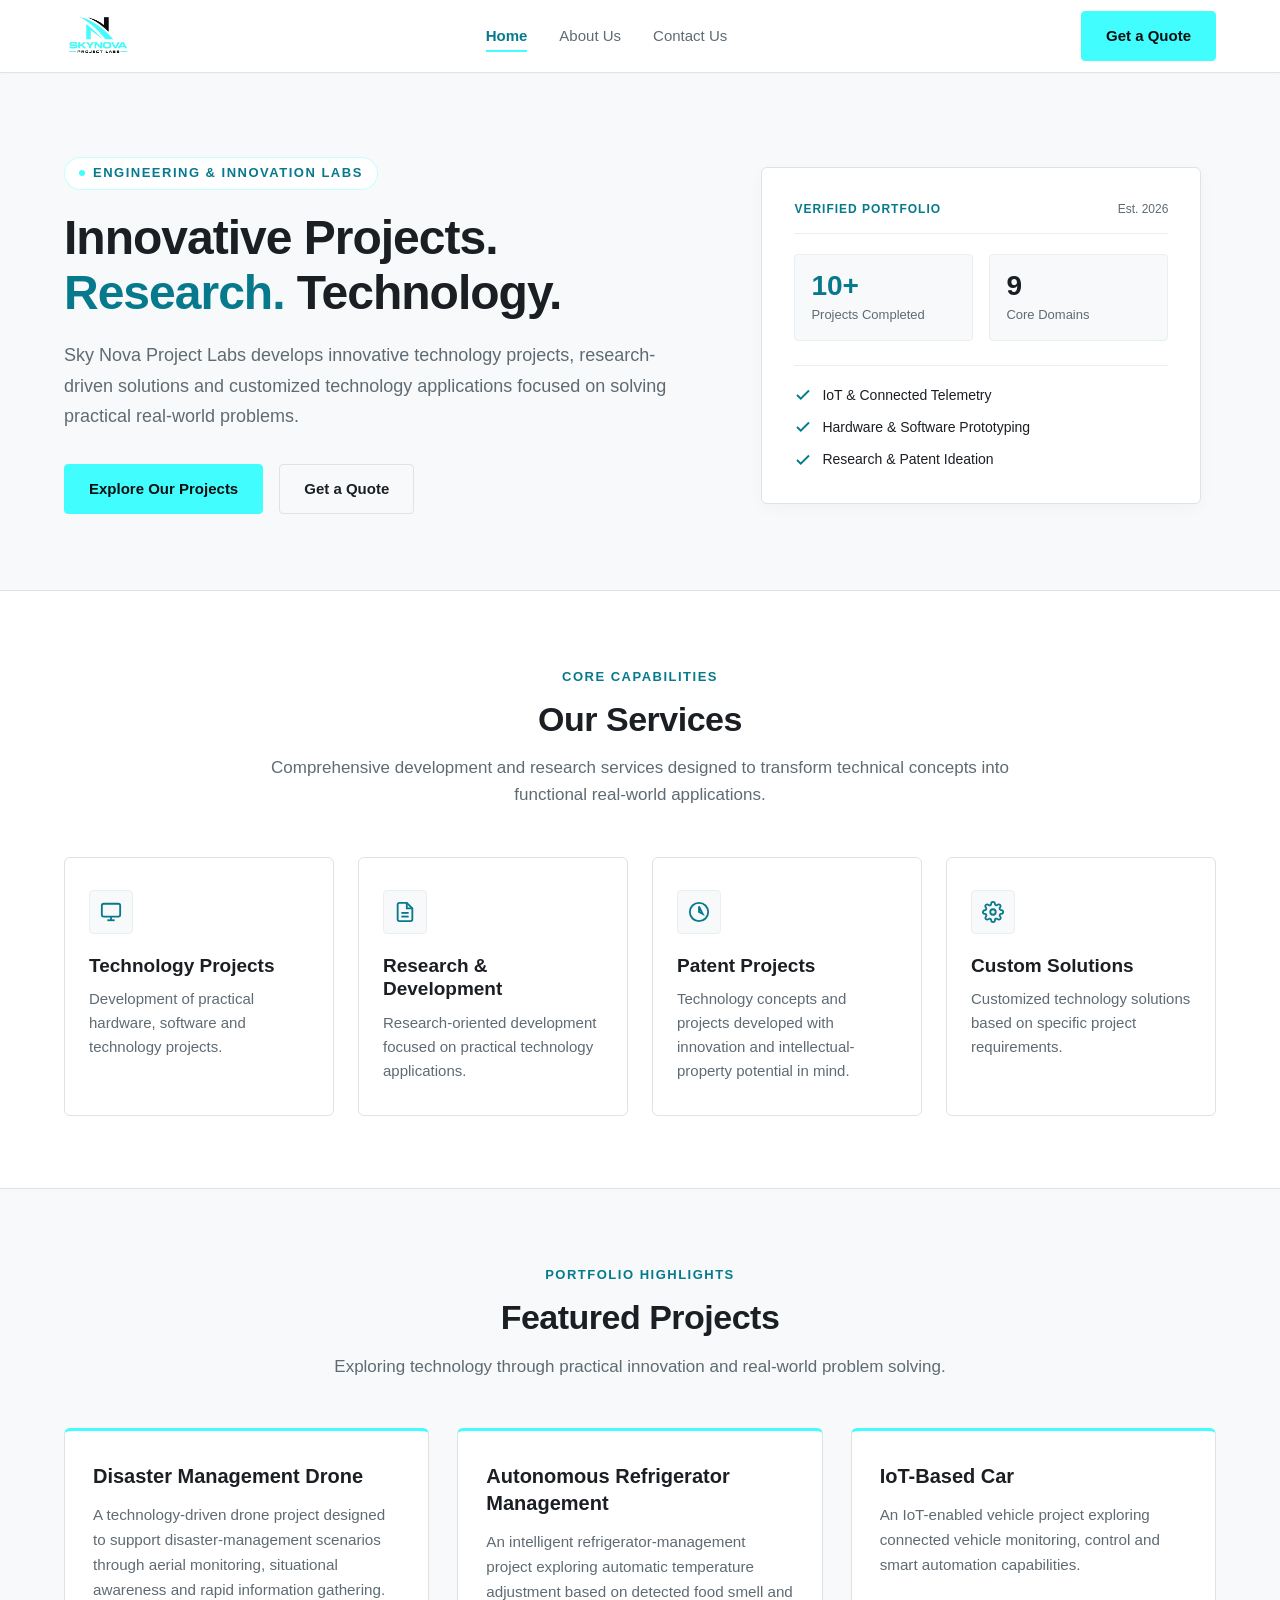
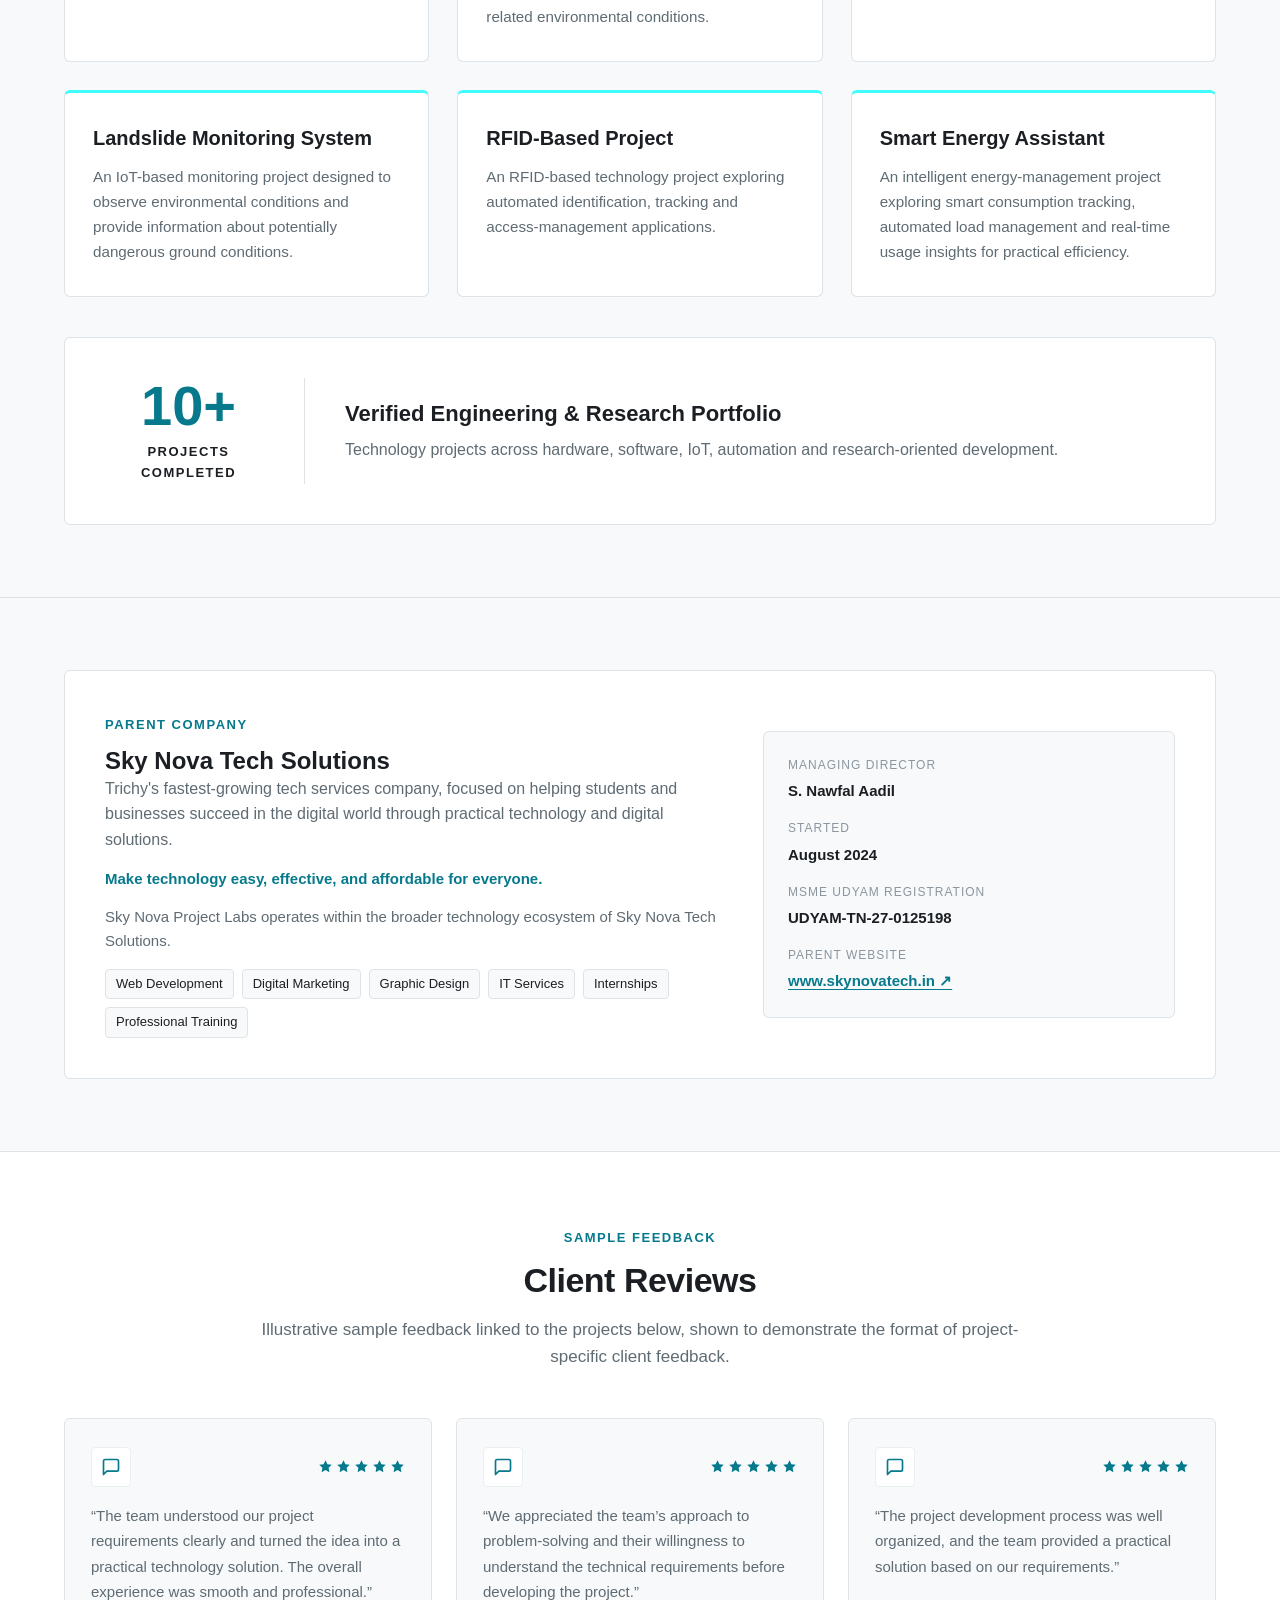
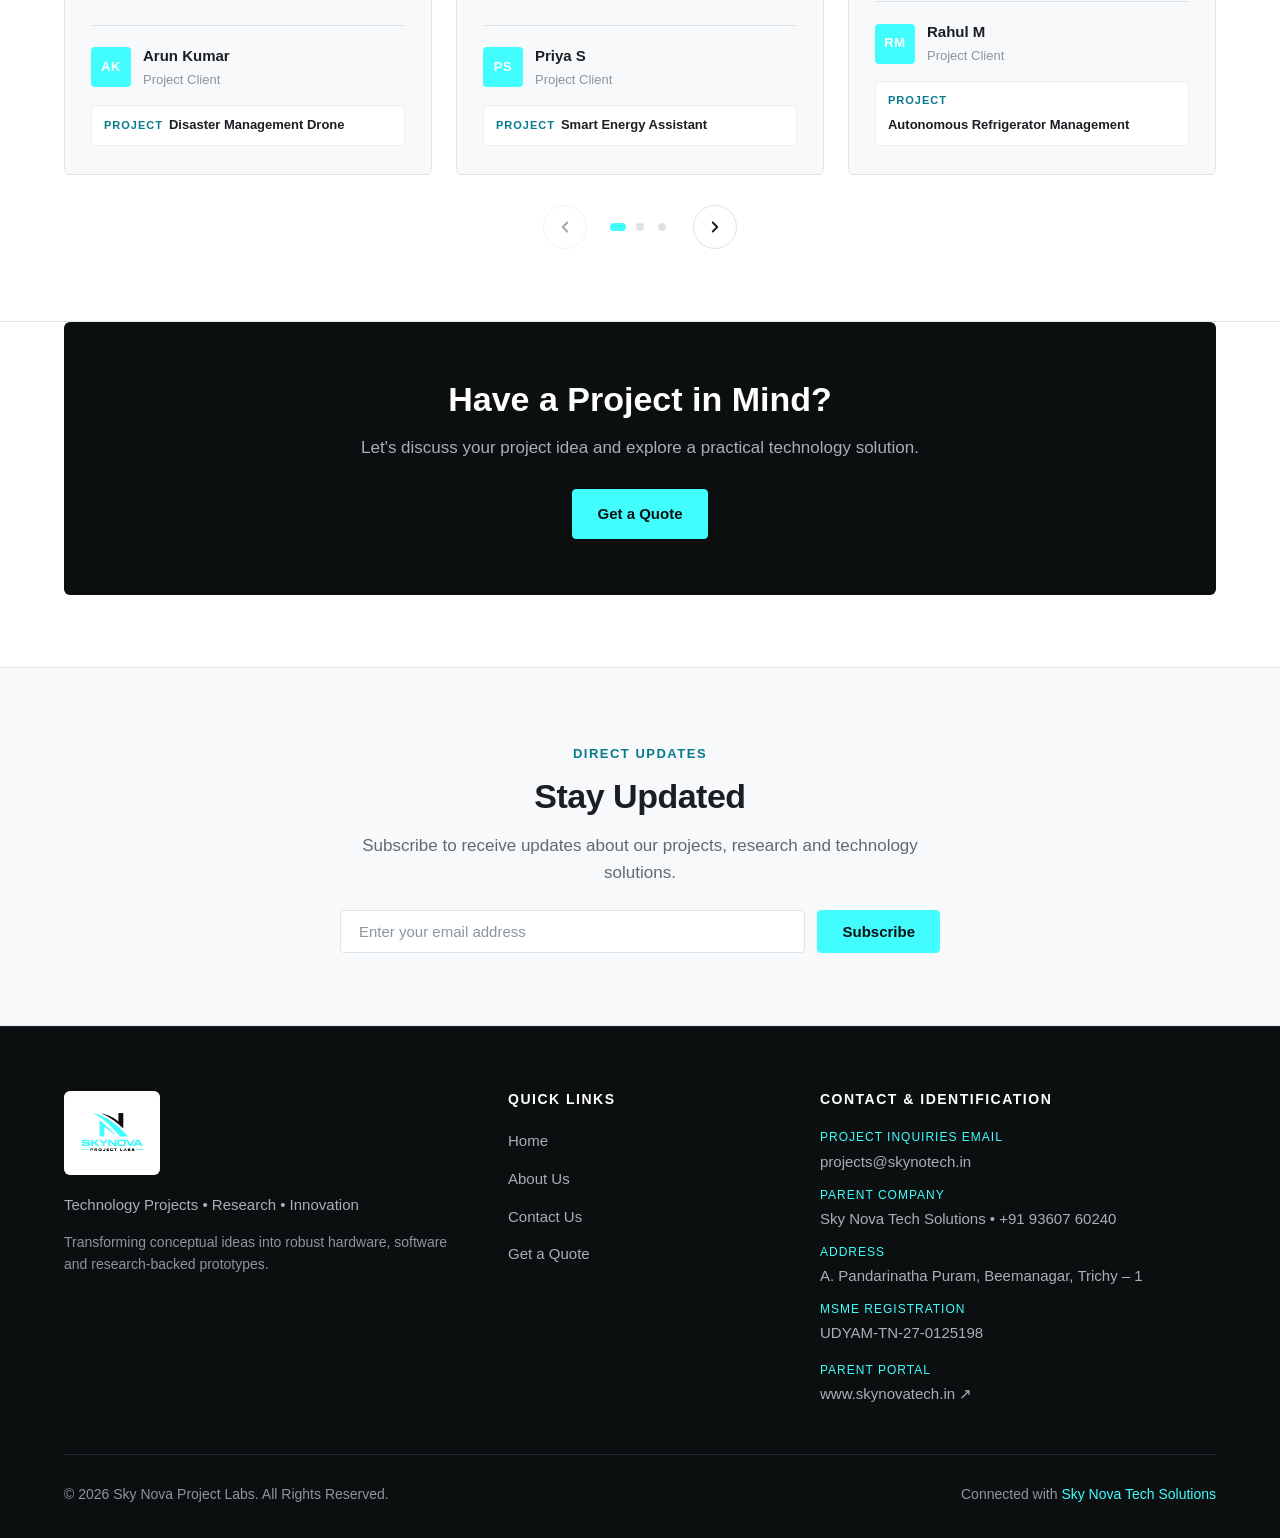
==== skynotech/index.html @ fbcba152 "first commit" ====
<!DOCTYPE html>
<html lang="en">
<head>
  <meta charset="UTF-8">
  <meta name="viewport" content="width=device-width, initial-scale=1.0">
  <title>Sky Nova Project Labs | Innovative Projects, Research &amp; Technology</title>
  <meta name="description" content="Sky Nova Project Labs develops innovative technology projects, research-driven solutions, and customized hardware and software applications focused on real-world challenges.">
  <meta name="keywords" content="Technology Projects, IoT Projects, Research Projects, Hardware Projects, Software Projects, Disaster Management Technology, Automation Solutions, RFID Projects, Custom Technology Solutions">
  <meta name="robots" content="index, follow">
  
  <!-- Open Graph -->
  <meta property="og:type" content="website">
  <meta property="og:title" content="Sky Nova Project Labs | Innovative Projects, Research &amp; Technology">
  <meta property="og:description" content="Developing innovative technology projects, research-driven prototypes and customized solutions.">
  <meta property="og:image" content="assets/LOGO.png">

  <link rel="icon" type="image/png" href="assets/LOGO.png">
  <link rel="stylesheet" href="css/style.css">
</head>
<body>
  <!-- Accessibility Skip Link -->
  <a href="#main-content" class="skip-link">Skip to main content</a>

  <!-- Header & Navigation (Clean White Corporate Navbar) -->
  <header class="site-header">
    <div class="container">
      <nav class="nav-wrapper" aria-label="Main Navigation">
        <a href="index.html" class="brand-logo" aria-label="Sky Nova Project Labs Home">
          <img src="assets/LOGO.png" alt="Sky Nova Project Labs Logo" width="515" height="485">
        </a>

        <!-- Desktop Links + Single Mobile CTA inside menu -->
        <ul class="nav-menu" id="primary-nav">
          <li><a href="index.html" class="nav-link active" aria-current="page">Home</a></li>
          <li><a href="about.html" class="nav-link">About Us</a></li>
          <li><a href="contact.html" class="nav-link">Contact Us</a></li>
          <li class="nav-mobile-item"><a href="quote.html" class="btn btn-primary btn-block">Get a Quote</a></li>
        </ul>

        <!-- Single Desktop CTA (Hidden on mobile) -->
        <div class="nav-desktop-cta">
          <a href="quote.html" class="btn btn-primary">Get a Quote</a>
        </div>

        <!-- Hamburger toggle button -->
        <button class="nav-toggle" aria-controls="primary-nav" aria-expanded="false" aria-label="Toggle navigation menu">
          <span class="nav-toggle-icon"></span>
        </button>
      </nav>
    </div>
  </header>

  <main id="main-content">
    <!-- Hero Section (Corporate Off-White Style) -->
    <section class="hero-section" aria-labelledby="hero-title">
      <div class="container">
        <div class="hero-grid">
          <div class="hero-content">
            <div class="hero-tag">
              <span class="hero-tag-dot"></span>
              Engineering &amp; Innovation Labs
            </div>
            <h1 id="hero-title" class="hero-title">
              Innovative Projects. <span>Research.</span> Technology.
            </h1>
            <p class="hero-description">
              Sky Nova Project Labs develops innovative technology projects, research-driven solutions and customized technology applications focused on solving practical real-world problems.
            </p>
            <div class="hero-actions">
              <a href="#projects" class="btn btn-primary">Explore Our Projects</a>
              <a href="quote.html" class="btn btn-outline">Get a Quote</a>
            </div>
          </div>

          <div class="hero-visual" aria-hidden="true">
            <div class="corporate-overview-card">
              <div class="overview-card-header">
                <span class="badge">Verified Portfolio</span>
                <span class="status">Est. 2026</span>
              </div>
              <div class="overview-metrics-grid">
                <div class="metric-box">
                  <div class="metric-number highlight">10+</div>
                  <div class="metric-label">Projects Completed</div>
                </div>
                <div class="metric-box">
                  <div class="metric-number">9</div>
                  <div class="metric-label">Core Domains</div>
                </div>
              </div>
              <div class="overview-list">
                <div class="overview-list-item">
                  <svg width="18" height="18" viewBox="0 0 24 24" fill="none" stroke="currentColor" stroke-width="2.5"><polyline points="20 6 9 17 4 12"></polyline></svg>
                  <span>IoT &amp; Connected Telemetry</span>
                </div>
                <div class="overview-list-item">
                  <svg width="18" height="18" viewBox="0 0 24 24" fill="none" stroke="currentColor" stroke-width="2.5"><polyline points="20 6 9 17 4 12"></polyline></svg>
                  <span>Hardware &amp; Software Prototyping</span>
                </div>
                <div class="overview-list-item">
                  <svg width="18" height="18" viewBox="0 0 24 24" fill="none" stroke="currentColor" stroke-width="2.5"><polyline points="20 6 9 17 4 12"></polyline></svg>
                  <span>Research &amp; Patent Ideation</span>
                </div>
              </div>
            </div>
          </div>
        </div>
      </div>
    </section>

    <!-- Services Section (Clean White Section) -->
    <section class="section section-white" aria-labelledby="services-title">
      <div class="container">
        <div class="section-header">
          <span class="section-tag">Core Capabilities</span>
          <h2 id="services-title" class="section-title">Our Services</h2>
          <p class="section-subtitle">
            Comprehensive development and research services designed to transform technical concepts into functional real-world applications.
          </p>
        </div>

        <div class="services-grid">
          <!-- Service 1 -->
          <article class="service-card">
            <div class="service-icon" aria-hidden="true">
              <svg width="22" height="22" viewBox="0 0 24 24" fill="none" stroke="currentColor" stroke-width="2">
                <rect x="2" y="3" width="20" height="14" rx="2" ry="2"></rect>
                <line x1="8" y1="21" x2="16" y2="21"></line>
                <line x1="12" y1="17" x2="12" y2="21"></line>
              </svg>
            </div>
            <h3>Technology Projects</h3>
            <p>Development of practical hardware, software and technology projects.</p>
          </article>

          <!-- Service 2 -->
          <article class="service-card">
            <div class="service-icon" aria-hidden="true">
              <svg width="22" height="22" viewBox="0 0 24 24" fill="none" stroke="currentColor" stroke-width="2">
                <path d="M14 2H6a2 2 0 0 0-2 2v16a2 2 0 0 0 2 2h12a2 2 0 0 0 2-2V8z"></path>
                <polyline points="14 2 14 8 20 8"></polyline>
                <line x1="16" y1="13" x2="8" y2="13"></line>
                <line x1="16" y1="17" x2="8" y2="17"></line>
              </svg>
            </div>
            <h3>Research &amp; Development</h3>
            <p>Research-oriented development focused on practical technology applications.</p>
          </article>

          <!-- Service 3 -->
          <article class="service-card">
            <div class="service-icon" aria-hidden="true">
              <svg width="22" height="22" viewBox="0 0 24 24" fill="none" stroke="currentColor" stroke-width="2">
                <circle cx="12" cy="12" r="10"></circle>
                <polygon points="12 6 12 12 16 14"></polygon>
              </svg>
            </div>
            <h3>Patent Projects</h3>
            <p>Technology concepts and projects developed with innovation and intellectual-property potential in mind.</p>
          </article>

          <!-- Service 4 -->
          <article class="service-card">
            <div class="service-icon" aria-hidden="true">
              <svg width="22" height="22" viewBox="0 0 24 24" fill="none" stroke="currentColor" stroke-width="2">
                <circle cx="12" cy="12" r="3"></circle>
                <path d="M19.4 15a1.65 1.65 0 0 0 .33 1.82l.06.06a2 2 0 0 1 0 2.83 2 2 0 0 1-2.83 0l-.06-.06a1.65 1.65 0 0 0-1.82-.33 1.65 1.65 0 0 0-1 1.51V21a2 2 0 0 1-2 2 2 2 0 0 1-2-2v-.09A1.65 1.65 0 0 0 9 19.4a1.65 1.65 0 0 0-1.82.33l-.06.06a2 2 0 0 1-2.83 0 2 2 0 0 1 0-2.83l.06-.06a1.65 1.65 0 0 0 .33-1.82 1.65 1.65 0 0 0-1.51-1H3a2 2 0 0 1-2-2 2 2 0 0 1 2-2h.09A1.65 1.65 0 0 0 4.6 9a1.65 1.65 0 0 0-.33-1.82l-.06-.06a2 2 0 0 1 0-2.83 2 2 0 0 1 2.83 0l.06.06a1.65 1.65 0 0 0 1.82.33H9a1.65 1.65 0 0 0 1-1.51V3a2 2 0 0 1 2-2 2 2 0 0 1 2 2v.09a1.65 1.65 0 0 0 1 1.51 1.65 1.65 0 0 0 1.82-.33l.06-.06a2 2 0 0 1 2.83 0 2 2 0 0 1 0 2.83l-.06.06a1.65 1.65 0 0 0-.33 1.82V9a1.65 1.65 0 0 0 1.51 1H21a2 2 0 0 1 2 2 2 2 0 0 1-2 2h-.09a1.65 1.65 0 0 0-1.51 1z"></path>
              </svg>
            </div>
            <h3>Custom Solutions</h3>
            <p>Customized technology solutions based on specific project requirements.</p>
          </article>
        </div>
      </div>
    </section>

    <!-- Featured Projects Section (Off-White Section with Crisp Cards & Actual Images) -->
    <section class="section section-offwhite" id="projects" aria-labelledby="projects-title">
      <div class="container">
        <div class="section-header">
          <span class="section-tag">Portfolio Highlights</span>
          <h2 id="projects-title" class="section-title">Featured Projects</h2>
          <p class="section-subtitle">
            Exploring technology through practical innovation and real-world problem solving.
          </p>
        </div>

        <div class="projects-grid">
          <!-- Project 01 -->
          <article class="project-card">
            <div class="project-card-body">
              <h3 class="project-title">Disaster Management Drone</h3>
              <p class="project-desc">
                A technology-driven drone project designed to support disaster-management scenarios through aerial monitoring, situational awareness and rapid information gathering.
              </p>
            </div>
          </article>

          <!-- Project 02 -->
          <article class="project-card">
            <div class="project-card-body">
              <h3 class="project-title">Autonomous Refrigerator Management</h3>
              <p class="project-desc">
                An intelligent refrigerator-management project exploring automatic temperature adjustment based on detected food smell and related environmental conditions.
              </p>
            </div>
          </article>

          <!-- Project 03 -->
          <article class="project-card">
            <div class="project-card-body">
              <h3 class="project-title">IoT-Based Car</h3>
              <p class="project-desc">
                An IoT-enabled vehicle project exploring connected vehicle monitoring, control and smart automation capabilities.
              </p>
            </div>
          </article>

          <!-- Project 04 -->
          <article class="project-card">
            <div class="project-card-body">
              <h3 class="project-title">Landslide Monitoring System</h3>
              <p class="project-desc">
                An IoT-based monitoring project designed to observe environmental conditions and provide information about potentially dangerous ground conditions.
              </p>
            </div>
          </article>

          <!-- Project 05 -->
          <article class="project-card">
            <div class="project-card-body">
              <h3 class="project-title">RFID-Based Project</h3>
              <p class="project-desc">
                An RFID-based technology project exploring automated identification, tracking and access-management applications.
              </p>
            </div>
          </article>

          <!-- Project 06: Smart Energy Assistant -->
          <article class="project-card">
            <div class="project-card-body">
              <h3 class="project-title">Smart Energy Assistant</h3>
              <p class="project-desc">
                An intelligent energy-management project exploring smart consumption tracking, automated load management and real-time usage insights for practical efficiency.
              </p>
            </div>
          </article>
        </div>

        <!-- Project Statistics Banner (Strictly 10+ Projects) -->
        <div class="stats-banner">
          <div class="stat-figure-wrap">
            <div class="stat-figure">10+</div>
            <div class="stat-figure-label">Projects Completed</div>
          </div>
          <div class="stat-content">
            <h3>Verified Engineering &amp; Research Portfolio</h3>
            <p>
              Technology projects across hardware, software, IoT, automation and research-oriented development.
            </p>
          </div>
        </div>
      </div>
    </section>

    <!-- Parent Company Section (Sky Nova Tech Solutions) -->
    <section class="section section-offwhite" aria-labelledby="parent-title">
      <div class="container">
        <div class="parent-company-card">
          <div class="parent-info">
            <span class="section-tag">Parent Company</span>
            <h2 id="parent-title">Sky Nova Tech Solutions</h2>
            <p>
              Trichy's fastest-growing tech services company, focused on helping students and businesses succeed in the digital world through practical technology and digital solutions.
            </p>
            <p class="parent-tagline">
              Make technology easy, effective, and affordable for everyone.
            </p>
            <p style="font-size: 0.9375rem; color: var(--text-gray); margin-top: 10px;">
              Sky Nova Project Labs operates within the broader technology ecosystem of Sky Nova Tech Solutions.
            </p>
            <div class="parent-services-list">
              <span class="parent-service-pill">Web Development</span>
              <span class="parent-service-pill">Digital Marketing</span>
              <span class="parent-service-pill">Graphic Design</span>
              <span class="parent-service-pill">IT Services</span>
              <span class="parent-service-pill">Internships</span>
              <span class="parent-service-pill">Professional Training</span>
            </div>
          </div>

          <div class="parent-meta">
            <div class="meta-row">
              <span class="meta-label">Managing Director</span>
              <span class="meta-val">S. Nawfal Aadil</span>
            </div>
            <div class="meta-row">
              <span class="meta-label">Started</span>
              <span class="meta-val">August 2024</span>
            </div>
            <div class="meta-row">
              <span class="meta-label">MSME Udyam Registration</span>
              <span class="meta-val">UDYAM-TN-27-0125198</span>
            </div>
            <div class="meta-row">
              <span class="meta-label">Parent Website</span>
              <span class="meta-val">
                <a href="https://www.skynovatech.in/" target="_blank" rel="noopener noreferrer">www.skynovatech.in &nearr;</a>
              </span>
            </div>
          </div>
        </div>
      </div>
    </section>

    <!-- Client Reviews Section (Sample Feedback - Responsive Scroll-Snap Slider) -->
    <section class="section section-white" aria-labelledby="reviews-title">
      <div class="container">
        <!-- Shared icon symbols for review stars and quote mark -->
        <svg class="svg-defs" width="0" height="0" aria-hidden="true" focusable="false">
          <symbol id="review-star" viewBox="0 0 24 24">
            <polygon points="12 2 15.09 8.26 22 9.27 17 14.14 18.18 21.02 12 17.77 5.82 21.02 7 14.14 2 9.27 8.91 8.26 12 2"></polygon>
          </symbol>
          <symbol id="review-quote" viewBox="0 0 24 24">
            <path d="M21 15a2 2 0 0 1-2 2H7l-4 4V5a2 2 0 0 1 2-2h14a2 2 0 0 1 2 2z" fill="none" stroke="currentColor" stroke-width="2" stroke-linecap="round" stroke-linejoin="round"></path>
          </symbol>
        </svg>

        <div class="section-header">
          <span class="section-tag">Sample Feedback</span>
          <h2 id="reviews-title" class="section-title">Client Reviews</h2>
          <p class="section-subtitle">
            Illustrative sample feedback linked to the projects below, shown to demonstrate the format of project-specific client feedback.
          </p>
        </div>

        <!-- Responsive Review Slider: 3 cards desktop, 2 cards tablet, 1 card mobile -->
        <div class="reviews-slider" data-reviews-slider>
          <div class="reviews-viewport" data-reviews-viewport tabindex="0" role="region" aria-label="Client reviews carousel, scrollable">
            <ul class="reviews-track" data-reviews-track>
              <!-- Review 01 -->
              <li class="review-card">
                <div class="review-card-top">
                  <span class="review-quote-icon" aria-hidden="true">
                    <svg focusable="false"><use href="#review-quote"></use></svg>
                  </span>
                  <span class="review-stars" role="img" aria-label="Sample rating: 5 out of 5">
                    <svg class="review-star" focusable="false" aria-hidden="true"><use href="#review-star"></use></svg>
                    <svg class="review-star" focusable="false" aria-hidden="true"><use href="#review-star"></use></svg>
                    <svg class="review-star" focusable="false" aria-hidden="true"><use href="#review-star"></use></svg>
                    <svg class="review-star" focusable="false" aria-hidden="true"><use href="#review-star"></use></svg>
                    <svg class="review-star" focusable="false" aria-hidden="true"><use href="#review-star"></use></svg>
                  </span>
                </div>
                <blockquote class="review-text">
                  <p>&ldquo;The team understood our project requirements clearly and turned the idea into a practical technology solution. The overall experience was smooth and professional.&rdquo;</p>
                </blockquote>
                <div class="review-author">
                  <span class="review-avatar" aria-hidden="true">AK</span>
                  <span class="review-author-info">
                    <span class="review-author-name">Arun Kumar</span>
                    <span class="review-author-role">Project Client</span>
                  </span>
                </div>
                <p class="review-project">
                  <span class="review-project-label">Project</span>
                  <span class="review-project-name">Disaster Management Drone</span>
                </p>
              </li>

              <!-- Review 02 -->
              <li class="review-card">
                <div class="review-card-top">
                  <span class="review-quote-icon" aria-hidden="true">
                    <svg focusable="false"><use href="#review-quote"></use></svg>
                  </span>
                  <span class="review-stars" role="img" aria-label="Sample rating: 5 out of 5">
                    <svg class="review-star" focusable="false" aria-hidden="true"><use href="#review-star"></use></svg>
                    <svg class="review-star" focusable="false" aria-hidden="true"><use href="#review-star"></use></svg>
                    <svg class="review-star" focusable="false" aria-hidden="true"><use href="#review-star"></use></svg>
                    <svg class="review-star" focusable="false" aria-hidden="true"><use href="#review-star"></use></svg>
                    <svg class="review-star" focusable="false" aria-hidden="true"><use href="#review-star"></use></svg>
                  </span>
                </div>
                <blockquote class="review-text">
                  <p>&ldquo;We appreciated the team&rsquo;s approach to problem-solving and their willingness to understand the technical requirements before developing the project.&rdquo;</p>
                </blockquote>
                <div class="review-author">
                  <span class="review-avatar" aria-hidden="true">PS</span>
                  <span class="review-author-info">
                    <span class="review-author-name">Priya S</span>
                    <span class="review-author-role">Project Client</span>
                  </span>
                </div>
                <p class="review-project">
                  <span class="review-project-label">Project</span>
                  <span class="review-project-name">Smart Energy Assistant</span>
                </p>
              </li>

              <!-- Review 03 -->
              <li class="review-card">
                <div class="review-card-top">
                  <span class="review-quote-icon" aria-hidden="true">
                    <svg focusable="false"><use href="#review-quote"></use></svg>
                  </span>
                  <span class="review-stars" role="img" aria-label="Sample rating: 5 out of 5">
                    <svg class="review-star" focusable="false" aria-hidden="true"><use href="#review-star"></use></svg>
                    <svg class="review-star" focusable="false" aria-hidden="true"><use href="#review-star"></use></svg>
                    <svg class="review-star" focusable="false" aria-hidden="true"><use href="#review-star"></use></svg>
                    <svg class="review-star" focusable="false" aria-hidden="true"><use href="#review-star"></use></svg>
                    <svg class="review-star" focusable="false" aria-hidden="true"><use href="#review-star"></use></svg>
                  </span>
                </div>
                <blockquote class="review-text">
                  <p>&ldquo;The project development process was well organized, and the team provided a practical solution based on our requirements.&rdquo;</p>
                </blockquote>
                <div class="review-author">
                  <span class="review-avatar" aria-hidden="true">RM</span>
                  <span class="review-author-info">
                    <span class="review-author-name">Rahul M</span>
                    <span class="review-author-role">Project Client</span>
                  </span>
                </div>
                <p class="review-project">
                  <span class="review-project-label">Project</span>
                  <span class="review-project-name">Autonomous Refrigerator Management</span>
                </p>
              </li>

              <!-- Review 04 -->
              <li class="review-card">
                <div class="review-card-top">
                  <span class="review-quote-icon" aria-hidden="true">
                    <svg focusable="false"><use href="#review-quote"></use></svg>
                  </span>
                  <span class="review-stars" role="img" aria-label="Sample rating: 5 out of 5">
                    <svg class="review-star" focusable="false" aria-hidden="true"><use href="#review-star"></use></svg>
                    <svg class="review-star" focusable="false" aria-hidden="true"><use href="#review-star"></use></svg>
                    <svg class="review-star" focusable="false" aria-hidden="true"><use href="#review-star"></use></svg>
                    <svg class="review-star" focusable="false" aria-hidden="true"><use href="#review-star"></use></svg>
                    <svg class="review-star" focusable="false" aria-hidden="true"><use href="#review-star"></use></svg>
                  </span>
                </div>
                <blockquote class="review-text">
                  <p>&ldquo;A good experience working with the team. They were responsive, technically focused and committed to completing the project requirements.&rdquo;</p>
                </blockquote>
                <div class="review-author">
                  <span class="review-avatar" aria-hidden="true">VR</span>
                  <span class="review-author-info">
                    <span class="review-author-name">Vignesh R</span>
                    <span class="review-author-role">Project Client</span>
                  </span>
                </div>
                <p class="review-project">
                  <span class="review-project-label">Project</span>
                  <span class="review-project-name">IoT-Based Car</span>
                </p>
              </li>

              <!-- Review 05 -->
              <li class="review-card">
                <div class="review-card-top">
                  <span class="review-quote-icon" aria-hidden="true">
                    <svg focusable="false"><use href="#review-quote"></use></svg>
                  </span>
                  <span class="review-stars" role="img" aria-label="Sample rating: 5 out of 5">
                    <svg class="review-star" focusable="false" aria-hidden="true"><use href="#review-star"></use></svg>
                    <svg class="review-star" focusable="false" aria-hidden="true"><use href="#review-star"></use></svg>
                    <svg class="review-star" focusable="false" aria-hidden="true"><use href="#review-star"></use></svg>
                    <svg class="review-star" focusable="false" aria-hidden="true"><use href="#review-star"></use></svg>
                    <svg class="review-star" focusable="false" aria-hidden="true"><use href="#review-star"></use></svg>
                  </span>
                </div>
                <blockquote class="review-text">
                  <p>&ldquo;The team helped transform our initial idea into a working project with a clear focus on practical implementation.&rdquo;</p>
                </blockquote>
                <div class="review-author">
                  <span class="review-avatar" aria-hidden="true">KS</span>
                  <span class="review-author-info">
                    <span class="review-author-name">Karthik S</span>
                    <span class="review-author-role">Project Client</span>
                  </span>
                </div>
                <p class="review-project">
                  <span class="review-project-label">Project</span>
                  <span class="review-project-name">RFID-Based Project</span>
                </p>
              </li>
            </ul>
          </div>

          <!-- Slider Controls (Previous / Next + Position Indicators) -->
          <div class="reviews-controls">
            <button type="button" class="reviews-nav-btn" data-reviews-prev aria-label="Previous review">
              <svg viewBox="0 0 24 24" fill="none" stroke="currentColor" stroke-width="2.5" stroke-linecap="round" stroke-linejoin="round" aria-hidden="true" focusable="false">
                <polyline points="15 18 9 12 15 6"></polyline>
              </svg>
            </button>

            <div class="reviews-dots" data-reviews-dots role="tablist" aria-label="Review position"></div>

            <button type="button" class="reviews-nav-btn" data-reviews-next aria-label="Next review">
              <svg viewBox="0 0 24 24" fill="none" stroke="currentColor" stroke-width="2.5" stroke-linecap="round" stroke-linejoin="round" aria-hidden="true" focusable="false">
                <polyline points="9 18 15 12 9 6"></polyline>
              </svg>
            </button>
          </div>
        </div>
      </div>
    </section>

    <!-- Contact CTA Section (Dark Balanced Section, Exactly One Button) -->
    <section class="section section-white" style="padding-top: 0;" aria-labelledby="cta-title">
      <div class="container">
        <div class="cta-banner">
          <h2 id="cta-title">Have a Project in Mind?</h2>
          <p>
            Let's discuss your project idea and explore a practical technology solution.
          </p>
          <a href="quote.html" class="btn btn-primary">Get a Quote</a>
        </div>
      </div>
    </section>

    <!-- Newsletter Section (Simple Frontend Only) -->
    <section class="section section-offwhite" aria-labelledby="newsletter-title">
      <div class="container">
        <div class="newsletter-wrapper">
          <span class="section-tag">Direct Updates</span>
          <h2 id="newsletter-title" class="section-title">Stay Updated</h2>
          <p class="section-subtitle">
            Subscribe to receive updates about our projects, research and technology solutions.
          </p>

          <form id="newsletter-form" class="newsletter-form" novalidate>
            <label for="newsletter-email" class="sr-only" style="position: absolute; width: 1px; height: 1px; padding: 0; margin: -1px; overflow: hidden; clip: rect(0,0,0,0); border: 0;">Enter your email address</label>
            <input type="email" id="newsletter-email" class="form-input" placeholder="Enter your email address" required aria-label="Enter your email address">
            <button type="submit" class="btn btn-primary">Subscribe</button>
          </form>
          <div id="newsletter-message" class="form-message" role="alert" aria-live="polite"></div>
        </div>
      </div>
    </section>
  </main>

  <!-- Global Footer (Balanced Dark Section) -->
  <footer class="site-footer">
    <div class="container">
      <div class="footer-top">
        <div class="footer-col footer-brand">
          <span class="footer-logo-chip"><img src="assets/LOGO.png" alt="Sky Nova Project Labs Logo" width="515" height="485"></span>
          <p class="footer-tagline">
            Technology Projects &bull; Research &bull; Innovation
          </p>
          <p style="font-size: 0.875rem; color: #8C969F;">
            Transforming conceptual ideas into robust hardware, software and research-backed prototypes.
          </p>
        </div>

        <div class="footer-col">
          <h3 class="footer-col-title">Quick Links</h3>
          <ul class="footer-links">
            <li><a href="index.html" class="footer-link">Home</a></li>
            <li><a href="about.html" class="footer-link">About Us</a></li>
            <li><a href="contact.html" class="footer-link">Contact Us</a></li>
            <li><a href="quote.html" class="footer-link">Get a Quote</a></li>
          </ul>
        </div>

        <div class="footer-col footer-col-contact">
          <h3 class="footer-col-title">Contact &amp; Identification</h3>
          <div class="footer-contact-list">
            <div class="footer-meta-item">
              <span class="footer-meta-label">Project Inquiries Email</span>
              <a href="mailto:projects@skynotech.in">projects@skynotech.in</a>
            </div>
            <div class="footer-meta-item">
              <span class="footer-meta-label">Parent Company</span>
              <span>Sky Nova Tech Solutions &bull; <a href="tel:+919360760240">+91 93607 60240</a></span>
            </div>
            <div class="footer-meta-item">
              <span class="footer-meta-label">Address</span>
              <span>A. Pandarinatha Puram, Beemanagar, Trichy &ndash; 1</span>
            </div>
            <div class="footer-meta-item">
              <span class="footer-meta-label">MSME Registration</span>
              <span>UDYAM-TN-27-0125198</span>
            </div>
            <div class="footer-meta-item" style="margin-top: 4px;">
              <span class="footer-meta-label">Parent Portal</span>
              <a href="https://www.skynovatech.in/" target="_blank" rel="noopener noreferrer">www.skynovatech.in &nearr;</a>
            </div>
          </div>
        </div>
      </div>

      <div class="footer-bottom">
        <div>&copy; 2026 Sky Nova Project Labs. All Rights Reserved.</div>
        <div>Connected with <a href="https://www.skynovatech.in/" target="_blank" rel="noopener noreferrer" style="color: var(--primary);">Sky Nova Tech Solutions</a></div>
      </div>
    </div>
  </footer>

  <script src="js/script.js"></script>
</body>
</html>
---- skynotech/css/style.css ----
/* ==========================================================================
   SKY NOVA PROJECT LABS - OFFICIAL CORPORATE STYLESHEET
   Clean, Lightweight, Responsive, Balanced Corporate Technology Style
   Palette: Bright Cyan (#41FDFE) for accents/surfaces, Deep Cyan (#067A8C) for
             text on white, Dark (#0B0F10), White (#FFFFFF),
             Off-White (#F7F9FA), Light Gray (#EEF2F3), Border (#DDE3E6)
   Strictly Zero Heavy Animation Libraries - Pure Native CSS
   ========================================================================== */

:root {
  --primary: #41FDFE;
  --primary-hover: #35D8DB;
  --primary-text: #067A8C;
  --on-primary: #0B0F10;
  --dark: #0B0F10;
  --dark-surface: #151A1D;
  --black: #050505;
  --white: #FFFFFF;
  --off-white: #F7F9FA;
  --light-gray: #EEF2F3;
  --text-dark: #1B1F23;
  --text-gray: #5F6B73;
  --text-muted: #8C969F;
  --border: #DDE3E6;
  --border-light: #EAEFF2;
  --border-dark: #24292E;
  --font-family: -apple-system, BlinkMacSystemFont, "Segoe UI", Roboto, Oxygen, Ubuntu, Cantarell, "Helvetica Neue", Arial, sans-serif;
  --max-width: 1200px;
  --radius-sm: 4px;
  --radius-md: 6px;
  --radius-lg: 8px;
}

/* --------------------------------------------------------------------------
   RESET & BASE STYLES
   -------------------------------------------------------------------------- */
*, *::before, *::after {
  box-sizing: border-box;
  margin: 0;
  padding: 0;
}

html {
  font-size: 16px;
  scroll-behavior: smooth;
  -webkit-text-size-adjust: 100%;
}

body {
  font-family: var(--font-family);
  background-color: var(--white);
  color: var(--text-dark);
  line-height: 1.6;
  font-weight: 400;
  overflow-x: hidden;
  min-height: 100vh;
  display: flex;
  flex-direction: column;
}

/* Accessibility: Skip to Content */
.skip-link {
  position: absolute;
  top: -100px;
  left: 20px;
  background: var(--primary);
  color: var(--white);
  padding: 8px 16px;
  font-weight: 700;
  z-index: 9999;
  text-decoration: none;
  border-radius: var(--radius-sm);
}

.skip-link:focus {
  top: 20px;
  outline: 3px solid var(--dark);
}

/* Focus States for Accessibility */
:focus-visible {
  outline: 2px solid var(--primary);
  outline-offset: 3px;
}

img {
  max-width: 100%;
  height: auto;
  display: block;
}

a {
  color: inherit;
  text-decoration: none;
  transition: color 0.15s ease, border-color 0.15s ease;
}

ul, ol {
  list-style: none;
}

button, input, select, textarea {
  font-family: inherit;
  font-size: inherit;
}

/* --------------------------------------------------------------------------
   LAYOUT UTILITIES
   -------------------------------------------------------------------------- */
.container {
  width: 100%;
  max-width: var(--max-width);
  margin-left: auto;
  margin-right: auto;
  padding-left: 24px;
  padding-right: 24px;
}

.section {
  padding: 72px 0;
  border-bottom: 1px solid var(--border);
}

.section-white {
  background-color: var(--white);
}

.section-offwhite {
  background-color: var(--off-white);
}

.section-dark {
  background-color: var(--dark);
  color: var(--white);
  border-bottom: 1px solid var(--border-dark);
}

.section-dark .section-title {
  color: var(--white);
}

.section-dark .section-subtitle {
  color: #A7B0B7;
}

.section-header {
  text-align: center;
  max-width: 760px;
  margin: 0 auto 48px auto;
}

.section-tag {
  display: inline-block;
  font-size: 0.8125rem;
  font-weight: 700;
  text-transform: uppercase;
  letter-spacing: 1.5px;
  color: var(--primary-text);
  margin-bottom: 10px;
}

.section-title {
  font-size: 2.125rem;
  font-weight: 700;
  line-height: 1.25;
  color: var(--text-dark);
  margin-bottom: 14px;
  letter-spacing: -0.5px;
}

.section-subtitle {
  font-size: 1.0625rem;
  color: var(--text-gray);
  line-height: 1.6;
}

/* --------------------------------------------------------------------------
   TYPOGRAPHY
   -------------------------------------------------------------------------- */
h1, h2, h3, h4, h5, h6 {
  color: var(--text-dark);
  font-weight: 700;
  line-height: 1.25;
}

p {
  color: var(--text-gray);
}

.text-cyan {
  color: var(--primary-text);
}

.text-dark {
  color: var(--text-dark);
}

.text-gray {
  color: var(--text-gray);
}

.text-white {
  color: var(--white);
}

/* --------------------------------------------------------------------------
   BUTTONS (Subtle hover only, NO heavy transitions)
   -------------------------------------------------------------------------- */
.btn {
  display: inline-flex;
  align-items: center;
  justify-content: center;
  gap: 8px;
  padding: 12px 24px;
  font-size: 0.9375rem;
  font-weight: 600;
  border-radius: var(--radius-sm);
  cursor: pointer;
  text-align: center;
  border: 1px solid transparent;
  max-width: 100%;
  transition: background-color 0.15s ease, border-color 0.15s ease, color 0.15s ease;
  white-space: nowrap;
}

.btn-primary {
  background-color: var(--primary);
  color: var(--on-primary);
  border-color: var(--primary);
}

.btn-primary:hover {
  background-color: var(--primary-hover);
  border-color: var(--primary-hover);
  color: var(--on-primary);
}

.btn-outline {
  background-color: transparent;
  color: var(--text-dark);
  border-color: var(--border);
}

.btn-outline:hover {
  border-color: var(--primary);
  color: var(--primary-text);
  background-color: rgba(65, 253, 254, 0.04);
}

.btn-cyan-outline {
  background-color: transparent;
  color: var(--primary-text);
  border-color: var(--primary);
}

.btn-cyan-outline:hover {
  background-color: var(--primary);
  color: var(--on-primary);
}

.btn-white {
  background-color: var(--white);
  color: var(--dark);
  border-color: var(--white);
}

.btn-white:hover {
  background-color: var(--off-white);
  border-color: var(--off-white);
}

.btn-block {
  width: 100%;
}

/* --------------------------------------------------------------------------
   HEADER & NAVBAR (White background, thin subtle border, NO duplicate CTA)
   -------------------------------------------------------------------------- */
.site-header {
  position: sticky;
  top: 0;
  z-index: 1000;
  background-color: var(--white);
  border-bottom: 1px solid var(--border);
  box-shadow: 0 1px 3px rgba(0, 0, 0, 0.02);
}

.nav-wrapper {
  display: flex;
  align-items: center;
  justify-content: space-between;
  height: 72px;
}

.brand-logo {
  display: flex;
  align-items: center;
  text-decoration: none;
}

.brand-logo img {
  height: 64px;
  width: auto;
  object-fit: contain;
}

.nav-menu {
  display: flex;
  align-items: center;
  gap: 32px;
}

.nav-link {
  font-size: 0.9375rem;
  font-weight: 500;
  color: var(--text-gray);
  padding: 8px 0;
  position: relative;
  transition: color 0.15s ease;
}

.nav-link:hover {
  color: var(--text-dark);
}

.nav-link.active {
  color: var(--primary-text);
  font-weight: 600;
}

.nav-link.active::after {
  content: '';
  position: absolute;
  bottom: 0;
  left: 0;
  width: 100%;
  height: 2px;
  background-color: var(--primary);
}

/* Desktop CTA container */
.nav-desktop-cta {
  display: inline-flex;
  align-items: center;
}

/* Mobile CTA inside menu (HIDDEN ON DESKTOP by default) */
.nav-mobile-item {
  display: none !important;
}

/* Mobile Nav Toggle */
.nav-toggle {
  display: none;
  background: transparent;
  border: 1px solid var(--border);
  border-radius: var(--radius-sm);
  padding: 10px 12px;
  min-width: 44px;
  min-height: 44px;
  align-items: center;
  justify-content: center;
  color: var(--text-dark);
  cursor: pointer;
}

.nav-toggle-icon {
  display: block;
  width: 20px;
  height: 2px;
  background-color: var(--text-dark);
  position: relative;
  transition: background-color 0.15s ease;
}

.nav-toggle-icon::before,
.nav-toggle-icon::after {
  content: '';
  position: absolute;
  left: 0;
  width: 20px;
  height: 2px;
  background-color: var(--text-dark);
}

.nav-toggle-icon::before {
  top: -6px;
}

.nav-toggle-icon::after {
  bottom: -6px;
}

.nav-toggle[aria-expanded="true"] .nav-toggle-icon {
  background-color: transparent;
}

.nav-toggle[aria-expanded="true"] .nav-toggle-icon::before {
  top: 0;
  transform: rotate(45deg);
}

.nav-toggle[aria-expanded="true"] .nav-toggle-icon::after {
  bottom: 0;
  transform: rotate(-45deg);
}

/* --------------------------------------------------------------------------
   HERO SECTION (Clean Corporate Style, Off-White Background)
   -------------------------------------------------------------------------- */
.hero-section {
  padding: 84px 0 76px 0;
  background-color: var(--off-white);
  border-bottom: 1px solid var(--border);
}

.hero-grid {
  display: grid;
  grid-template-columns: 1.15fr 0.85fr;
  gap: 48px;
  align-items: center;
}

.hero-content {
  max-width: 620px;
}

.hero-tag {
  display: inline-flex;
  align-items: center;
  gap: 8px;
  font-size: 0.8125rem;
  font-weight: 600;
  text-transform: uppercase;
  letter-spacing: 1.5px;
  color: var(--primary-text);
  border: 1px solid rgba(65, 253, 254, 0.3);
  padding: 5px 14px;
  border-radius: 20px;
  margin-bottom: 20px;
  background: var(--white);
}

.hero-tag-dot {
  width: 6px;
  height: 6px;
  border-radius: 50%;
  background-color: var(--primary);
}

.hero-title {
  font-size: 3rem;
  font-weight: 800;
  line-height: 1.15;
  color: var(--text-dark);
  margin-bottom: 20px;
  letter-spacing: -1px;
}

.hero-title span {
  color: var(--primary-text);
}

.hero-description {
  font-size: 1.125rem;
  color: var(--text-gray);
  line-height: 1.7;
  margin-bottom: 32px;
}

.hero-actions {
  display: flex;
  gap: 16px;
  flex-wrap: wrap;
}

/* Professional Corporate Hero Card (Replaces sci-fi cyber matrix) */
.hero-visual {
  display: flex;
  justify-content: center;
  align-items: center;
}

.corporate-overview-card {
  width: 100%;
  max-width: 440px;
  background-color: var(--white);
  border: 1px solid var(--border);
  border-radius: var(--radius-md);
  padding: 32px;
  box-shadow: 0 4px 16px rgba(0, 0, 0, 0.03);
}

.overview-card-header {
  display: flex;
  justify-content: space-between;
  align-items: center;
  border-bottom: 1px solid var(--border-light);
  padding-bottom: 14px;
  margin-bottom: 20px;
}

.overview-card-header .badge {
  font-size: 0.75rem;
  font-weight: 700;
  color: var(--primary-text);
  text-transform: uppercase;
  letter-spacing: 1px;
}

.overview-card-header .status {
  font-size: 0.75rem;
  color: var(--text-gray);
  font-weight: 500;
}

.overview-metrics-grid {
  display: grid;
  grid-template-columns: repeat(2, 1fr);
  gap: 16px;
  margin-bottom: 24px;
}

.metric-box {
  background-color: var(--off-white);
  border: 1px solid var(--border-light);
  border-radius: var(--radius-sm);
  padding: 16px;
}

.metric-number {
  font-size: 1.75rem;
  font-weight: 800;
  color: var(--text-dark);
  line-height: 1.1;
  margin-bottom: 4px;
}

.metric-number.highlight {
  color: var(--primary-text);
}

.metric-label {
  font-size: 0.8125rem;
  color: var(--text-gray);
  line-height: 1.35;
}

.overview-list {
  display: flex;
  flex-direction: column;
  gap: 10px;
  border-top: 1px solid var(--border-light);
  padding-top: 18px;
}

.overview-list-item {
  display: flex;
  align-items: center;
  gap: 10px;
  font-size: 0.875rem;
  color: var(--text-dark);
}

.overview-list-item svg {
  color: var(--primary-text);
  flex-shrink: 0;
}

/* --------------------------------------------------------------------------
   SERVICES SECTION (4 Cards, Light Corporate Styling)
   -------------------------------------------------------------------------- */
.services-grid {
  display: grid;
  grid-template-columns: repeat(4, 1fr);
  gap: 24px;
}

.service-card {
  background-color: var(--white);
  border: 1px solid var(--border);
  border-radius: var(--radius-md);
  padding: 32px 24px;
  display: flex;
  flex-direction: column;
  transition: border-color 0.15s ease, box-shadow 0.15s ease;
}

.service-card:hover {
  border-color: var(--primary);
  box-shadow: 0 4px 12px rgba(65, 253, 254, 0.06);
}

.service-icon {
  width: 44px;
  height: 44px;
  border: 1px solid var(--border-light);
  background-color: var(--off-white);
  border-radius: var(--radius-sm);
  display: flex;
  align-items: center;
  justify-content: center;
  margin-bottom: 20px;
  color: var(--primary-text);
}

.service-card h3 {
  font-size: 1.1875rem;
  margin-bottom: 10px;
  color: var(--text-dark);
}

.service-card p {
  font-size: 0.9375rem;
  color: var(--text-gray);
  line-height: 1.6;
}

/* --------------------------------------------------------------------------
   FEATURED PROJECTS SECTION (Actual Project Images, Clean Aspect Ratio)
   -------------------------------------------------------------------------- */
.projects-grid {
  display: grid;
  grid-template-columns: repeat(3, 1fr);
  gap: 28px;
}

.project-card {
  background-color: var(--white);
  border: 1px solid var(--border);
  border-radius: var(--radius-md);
  overflow: hidden;
  display: flex;
  flex-direction: column;
  transition: border-color 0.15s ease, box-shadow 0.15s ease;
}

.project-card:hover {
  border-color: var(--primary);
  box-shadow: 0 4px 16px rgba(0, 0, 0, 0.05);
}

/* Image box styles retained for future project imagery; no page currently uses them */
.project-image-box {
  width: 100%;
  aspect-ratio: 16 / 9;
  background-color: var(--light-gray);
  position: relative;
  overflow: hidden;
  border-bottom: 1px solid var(--border);
}

.project-image-box img {
  width: 100%;
  height: 100%;
  object-fit: cover;
  display: block;
}

.project-card-body {
  padding: 32px 28px;
  display: flex;
  flex-direction: column;
  flex-grow: 1;
}

#projects .project-card {
  border-top: 3px solid var(--primary);
}

.project-category {
  font-size: 0.8125rem;
  font-weight: 600;
  text-transform: uppercase;
  letter-spacing: 1px;
  color: var(--primary-text);
  margin-bottom: 10px;
}

.project-title {
  font-size: 1.25rem;
  margin-bottom: 12px;
  color: var(--text-dark);
  line-height: 1.35;
}

.project-desc {
  font-size: 0.95rem;
  color: var(--text-gray);
  line-height: 1.65;
  margin-bottom: 0;
  flex-grow: 1;
}

.project-link {
  font-size: 0.875rem;
  font-weight: 600;
  color: var(--primary-text);
  display: inline-flex;
  align-items: center;
  gap: 6px;
  margin-top: auto;
}

.project-link:hover {
  color: var(--primary-hover);
}

/* --------------------------------------------------------------------------
   PROJECT STATISTICS SECTION (10+ Projects, Clean & Credible)
   -------------------------------------------------------------------------- */
.stats-banner {
  background-color: var(--white);
  border: 1px solid var(--border);
  border-radius: var(--radius-md);
  padding: 40px;
  display: grid;
  grid-template-columns: 200px 1fr;
  gap: 40px;
  align-items: center;
  margin: 40px 0 0 0;
}

.stat-figure-wrap {
  text-align: center;
  border-right: 1px solid var(--border);
  padding-right: 32px;
}

.stat-figure {
  font-size: 3.5rem;
  font-weight: 800;
  color: var(--primary-text);
  line-height: 1;
  margin-bottom: 8px;
}

.stat-figure-label {
  font-size: 0.8125rem;
  font-weight: 700;
  text-transform: uppercase;
  letter-spacing: 1.5px;
  color: var(--text-dark);
}

.stat-content h3 {
  font-size: 1.375rem;
  margin-bottom: 10px;
  color: var(--text-dark);
}

.stat-content p {
  font-size: 1rem;
  color: var(--text-gray);
  line-height: 1.6;
}

/* --------------------------------------------------------------------------
   PARENT COMPANY SECTION (Powered by Sky Nova Tech Solutions)
   -------------------------------------------------------------------------- */
.parent-company-card {
  background: var(--white);
  border: 1px solid var(--border);
  border-radius: var(--radius-md);
  padding: 40px;
  display: grid;
  grid-template-columns: 1.2fr 0.8fr;
  gap: 40px;
  align-items: center;
}

.parent-info h3 {
  font-size: 1.75rem;
  margin-bottom: 12px;
  color: var(--text-dark);
}

.parent-info p {
  font-size: 1rem;
  color: var(--text-gray);
  margin-bottom: 14px;
  line-height: 1.6;
}

.parent-info .parent-tagline {
  font-size: 0.9375rem;
  font-weight: 600;
  color: var(--primary-text);
}

.parent-services-list {
  display: flex;
  flex-wrap: wrap;
  gap: 8px;
  margin-top: 16px;
}

.parent-service-pill {
  font-size: 0.8125rem;
  background-color: var(--off-white);
  border: 1px solid var(--border);
  padding: 4px 10px;
  border-radius: var(--radius-sm);
  color: var(--text-dark);
}

.parent-meta {
  background-color: var(--off-white);
  border: 1px solid var(--border);
  padding: 24px;
  border-radius: var(--radius-md);
  display: flex;
  flex-direction: column;
  gap: 16px;
}

.meta-row {
  display: flex;
  flex-direction: column;
  gap: 4px;
}

.meta-label {
  font-size: 0.75rem;
  text-transform: uppercase;
  letter-spacing: 1px;
  color: var(--text-muted);
}

.meta-val {
  font-size: 0.9375rem;
  color: var(--text-dark);
  font-weight: 600;
}

.meta-val a {
  color: var(--primary-text);
  text-decoration: underline;
  text-underline-offset: 3px;
}

.meta-val a:hover {
  color: var(--primary-hover);
}

/* --------------------------------------------------------------------------
   CLIENT REVIEWS (Sample Feedback - Responsive Scroll-Snap Slider)
   Desktop: 3 cards | Tablet: 2 cards | Mobile: 1 card (swipe enabled)
   -------------------------------------------------------------------------- */
.svg-defs {
  position: absolute;
  width: 0;
  height: 0;
  overflow: hidden;
}

.reviews-slider {
  position: relative;
}

.reviews-viewport {
  overflow-x: auto;
  overflow-y: hidden;
  -webkit-overflow-scrolling: touch;
  scroll-snap-type: x mandatory;
  scrollbar-width: none;
  padding-bottom: 4px;
}

.reviews-viewport::-webkit-scrollbar {
  display: none;
}

.reviews-viewport:focus-visible {
  outline: 2px solid var(--primary);
  outline-offset: 4px;
}

.reviews-track {
  display: flex;
  gap: 24px;
  align-items: stretch;
}

.review-card {
  flex: 0 0 calc((100% - 48px) / 3);
  max-width: calc((100% - 48px) / 3);
  scroll-snap-align: start;
  background-color: var(--off-white);
  border: 1px solid var(--border);
  border-radius: var(--radius-md);
  padding: 28px 26px;
  display: flex;
  flex-direction: column;
  transition: border-color 0.15s ease, box-shadow 0.15s ease;
}

.review-card:hover {
  border-color: var(--primary);
  box-shadow: 0 4px 12px rgba(65, 253, 254, 0.06);
}

.review-card-top {
  display: flex;
  align-items: center;
  justify-content: space-between;
  gap: 12px;
  margin-bottom: 16px;
}

.review-quote-icon {
  width: 40px;
  height: 40px;
  flex-shrink: 0;
  border: 1px solid var(--border-light);
  background-color: var(--white);
  border-radius: var(--radius-sm);
  display: flex;
  align-items: center;
  justify-content: center;
  color: var(--primary-text);
}

.review-quote-icon svg {
  width: 20px;
  height: 20px;
}

.review-stars {
  display: flex;
  align-items: center;
  gap: 3px;
  color: var(--primary-text);
}

.review-star {
  width: 15px;
  height: 15px;
  fill: currentColor;
}

.review-text {
  flex: 1;
}

.review-text p {
  font-size: 0.9375rem;
  color: var(--text-gray);
  line-height: 1.7;
}

.review-author {
  display: flex;
  align-items: center;
  gap: 12px;
  margin-top: 20px;
  padding-top: 18px;
  border-top: 1px solid var(--border);
}

.review-avatar {
  width: 40px;
  height: 40px;
  flex-shrink: 0;
  border-radius: var(--radius-sm);
  background-color: var(--primary);
  color: var(--white);
  font-size: 0.8125rem;
  font-weight: 700;
  letter-spacing: 0.5px;
  display: flex;
  align-items: center;
  justify-content: center;
}

.review-author-info {
  display: flex;
  flex-direction: column;
  gap: 2px;
  min-width: 0;
}

.review-author-name {
  font-size: 0.9375rem;
  font-weight: 700;
  color: var(--text-dark);
}

.review-author-role {
  font-size: 0.8125rem;
  color: var(--text-muted);
}

/* Project association label (kept below the author block) */
.review-project {
  display: flex;
  align-items: baseline;
  flex-wrap: wrap;
  gap: 6px;
  margin-top: 14px;
  padding: 10px 12px;
  background-color: var(--white);
  border: 1px solid var(--border-light);
  border-radius: var(--radius-sm);
}

.review-project-label {
  font-size: 0.6875rem;
  font-weight: 700;
  text-transform: uppercase;
  letter-spacing: 1px;
  color: var(--primary-text);
}

.review-project-name {
  font-size: 0.8125rem;
  font-weight: 600;
  color: var(--text-dark);
  line-height: 1.45;
  overflow-wrap: break-word;
  min-width: 0;
}

/* Slider Controls */
.reviews-controls {
  display: flex;
  align-items: center;
  justify-content: center;
  gap: 20px;
  margin-top: 26px;
}

.reviews-nav-btn {
  width: 44px;
  height: 44px;
  flex-shrink: 0;
  display: flex;
  align-items: center;
  justify-content: center;
  background-color: var(--white);
  border: 1px solid var(--border);
  border-radius: 50%;
  color: var(--text-dark);
  cursor: pointer;
  transition: border-color 0.15s ease, color 0.15s ease, background-color 0.15s ease;
}

.reviews-nav-btn svg {
  width: 18px;
  height: 18px;
}

.reviews-nav-btn:hover:not(:disabled) {
  border-color: var(--primary);
  color: var(--primary-text);
  background-color: rgba(65, 253, 254, 0.04);
}

.reviews-nav-btn:disabled {
  opacity: 0.4;
  cursor: default;
}

.reviews-dots {
  display: flex;
  align-items: center;
  gap: 0;
}

/* 22px wide x 44px tall touch target rendering an 8px visual dot.
   Height matches .reviews-nav-btn so the control row height is unchanged. */
.reviews-dot {
  position: relative;
  width: 22px;
  height: 44px;
  padding: 0;
  border: none;
  background: transparent;
  cursor: pointer;
  display: flex;
  align-items: center;
  justify-content: center;
}

.reviews-dot::after {
  content: '';
  display: block;
  width: 8px;
  height: 8px;
  border-radius: 50%;
  background-color: var(--border);
  transition: background-color 0.15s ease, width 0.15s ease, border-radius 0.15s ease;
}

.reviews-dot:hover::after {
  background-color: var(--text-muted);
}

.reviews-dot.is-active::after {
  width: 16px;
  border-radius: 4px;
  background-color: var(--primary);
}

/* --------------------------------------------------------------------------
   CONTACT CTA SECTION (Dark Section for Balanced Visual Contrast)
   -------------------------------------------------------------------------- */
.cta-banner {
  background-color: var(--dark);
  border-radius: var(--radius-md);
  padding: 56px 40px;
  text-align: center;
  color: var(--white);
}

.cta-banner h2 {
  font-size: 2.125rem;
  color: var(--white);
  margin-bottom: 14px;
}

.cta-banner p {
  font-size: 1.0625rem;
  color: #A7B0B7;
  max-width: 580px;
  margin: 0 auto 28px auto;
}

/* --------------------------------------------------------------------------
   NEWSLETTER SECTION (Simple, Frontend Only)
   -------------------------------------------------------------------------- */
.newsletter-wrapper {
  max-width: 600px;
  margin: 0 auto;
  text-align: center;
}

.newsletter-form {
  display: flex;
  gap: 12px;
  margin-top: 24px;
}

.form-input {
  flex-grow: 1;
  min-width: 0;
  background-color: var(--white);
  border: 1px solid var(--border);
  color: var(--text-dark);
  padding: 12px 18px;
  border-radius: var(--radius-sm);
  outline: none;
  font-size: 0.9375rem;
  transition: border-color 0.15s ease;
}

.form-input::placeholder {
  color: var(--text-muted);
}

.form-input:focus {
  border-color: var(--primary);
}

.form-message {
  margin-top: 14px;
  font-size: 0.875rem;
  display: none;
}

.form-message.success {
  display: block;
  color: #00897B;
  font-weight: 600;
}

.form-message.error {
  display: block;
  color: #D32F2F;
  font-weight: 600;
}

/* --------------------------------------------------------------------------
   PAGE HEROES (Inner Pages, Clean White Background)
   -------------------------------------------------------------------------- */
.page-hero {
  padding: 72px 0 52px 0;
  background-color: var(--white);
  border-bottom: 1px solid var(--border);
}

.page-hero-title {
  font-size: 2.75rem;
  font-weight: 800;
  color: var(--text-dark);
  margin-bottom: 14px;
}

.page-hero-desc {
  font-size: 1.125rem;
  color: var(--text-gray);
  max-width: 720px;
  line-height: 1.7;
}

/* --------------------------------------------------------------------------
   ABOUT PAGE SPECIFIC STYLES (Clean White / Off-White Corporate Layout)
   -------------------------------------------------------------------------- */
.journey-grid {
  display: grid;
  grid-template-columns: 1fr 1fr;
  gap: 48px;
  align-items: center;
}

.journey-content h2 {
  font-size: 2rem;
  color: var(--text-dark);
  margin-bottom: 18px;
}

.journey-content p {
  margin-bottom: 16px;
  font-size: 1rem;
  color: var(--text-gray);
  line-height: 1.7;
}

.journey-card {
  background-color: var(--off-white);
  border: 1px solid var(--border);
  border-radius: var(--radius-md);
  padding: 36px;
}

.journey-card-metric {
  font-size: 2.75rem;
  font-weight: 800;
  color: var(--primary-text);
  margin-bottom: 6px;
}

.journey-card-label {
  font-size: 0.875rem;
  color: var(--text-dark);
  font-weight: 700;
  margin-bottom: 16px;
  text-transform: uppercase;
  letter-spacing: 1px;
}

/* Expertise Grid (9 Items, White Cards with Subtle Gray Borders) */
.expertise-grid {
  display: grid;
  grid-template-columns: repeat(3, 1fr);
  gap: 20px;
}

.expertise-item {
  background-color: var(--white);
  border: 1px solid var(--border);
  border-radius: var(--radius-sm);
  padding: 24px;
  display: flex;
  align-items: center;
  gap: 16px;
  transition: border-color 0.15s ease, box-shadow 0.15s ease;
}

.expertise-item:hover {
  border-color: var(--primary);
  box-shadow: 0 2px 8px rgba(0, 0, 0, 0.04);
}

.expertise-icon {
  width: 36px;
  height: 36px;
  border-radius: var(--radius-sm);
  background-color: var(--off-white);
  border: 1px solid var(--border-light);
  display: flex;
  align-items: center;
  justify-content: center;
  color: var(--primary-text);
  flex-shrink: 0;
}

.expertise-item span {
  font-weight: 600;
  font-size: 0.95rem;
  color: var(--text-dark);
}

/* --------------------------------------------------------------------------
   CONTACT PAGE STYLES
   -------------------------------------------------------------------------- */
.contact-layout {
  display: grid;
  grid-template-columns: 1fr 1.2fr;
  gap: 48px;
}

.contact-info-cards {
  display: flex;
  flex-direction: column;
  gap: 20px;
}

.info-card {
  background-color: var(--white);
  border: 1px solid var(--border);
  border-radius: var(--radius-md);
  padding: 24px;
}

.info-card-header {
  display: flex;
  align-items: center;
  gap: 12px;
  margin-bottom: 10px;
}

.info-card-icon {
  width: 32px;
  height: 32px;
  border-radius: var(--radius-sm);
  background-color: var(--off-white);
  border: 1px solid var(--border-light);
  display: flex;
  align-items: center;
  justify-content: center;
  color: var(--primary-text);
}

.info-card h3 {
  font-size: 0.8125rem;
  text-transform: uppercase;
  letter-spacing: 1.5px;
  color: var(--text-muted);
}

.info-card-content {
  font-size: 1.0625rem;
  font-weight: 600;
  color: var(--text-dark);
}

.info-card-content a {
  color: var(--text-dark);
}

.info-card-content a:hover {
  color: var(--primary-text);
}

.contact-form-card {
  background-color: var(--white);
  border: 1px solid var(--border);
  border-radius: var(--radius-md);
  padding: 36px;
}

.contact-form-card h2 {
  font-size: 1.5rem;
  color: var(--text-dark);
  margin-bottom: 8px;
}

.contact-form-card p {
  margin-bottom: 28px;
  font-size: 0.9375rem;
  color: var(--text-gray);
}

/* --------------------------------------------------------------------------
   GET A QUOTE FORM STYLES
   -------------------------------------------------------------------------- */
.quote-layout {
  display: grid;
  grid-template-columns: 1.4fr 0.8fr;
  gap: 48px;
}

.form-grid {
  display: grid;
  grid-template-columns: 1fr 1fr;
  gap: 20px;
}

.form-group-full {
  grid-column: span 2;
}

.form-group {
  display: flex;
  flex-direction: column;
  gap: 8px;
}

.form-label {
  font-size: 0.875rem;
  font-weight: 600;
  color: var(--text-dark);
}

.form-label .req {
  color: var(--primary-text);
}

.form-control {
  width: 100%;
  max-width: 100%;
  background-color: var(--off-white);
  border: 1px solid var(--border);
  color: var(--text-dark);
  padding: 12px 16px;
  border-radius: var(--radius-sm);
  outline: none;
  font-size: 0.9375rem;
  transition: border-color 0.15s ease, background-color 0.15s ease;
}

.form-control:focus {
  border-color: var(--primary);
  background-color: var(--white);
}

.form-control::placeholder {
  color: var(--text-muted);
}

select.form-control {
  appearance: none;
  background-image: url("data:image/svg+xml,%3Csvg xmlns='http://www.w3.org/2000/svg' width='12' height='8' viewBox='0 0 12 8' fill='none'%3E%3Cpath d='M1 1.5L6 6.5L11 1.5' stroke='%23067A8C' stroke-width='1.5' stroke-linecap='round' stroke-linejoin='round'/%3E%3C/svg%3E");
  background-repeat: no-repeat;
  background-position: right 16px center;
  padding-right: 40px;
}

select.form-control option {
  background-color: var(--white);
  color: var(--text-dark);
}

textarea.form-control {
  min-height: 120px;
  resize: vertical;
}

.quote-sidebar {
  display: flex;
  flex-direction: column;
  gap: 24px;
}

.quote-sidebar-card {
  background-color: var(--white);
  border: 1px solid var(--border);
  border-radius: var(--radius-md);
  padding: 28px;
}

.quote-sidebar-card h3 {
  font-size: 1.125rem;
  margin-bottom: 12px;
  color: var(--text-dark);
}

.quote-sidebar-card p {
  font-size: 0.9375rem;
  line-height: 1.6;
  margin-bottom: 16px;
  color: var(--text-gray);
}

.quote-points {
  display: flex;
  flex-direction: column;
  gap: 12px;
}

.quote-point {
  display: flex;
  align-items: flex-start;
  gap: 10px;
  font-size: 0.875rem;
  color: var(--text-dark);
}

.quote-point-icon {
  color: var(--primary-text);
  margin-top: 2px;
  flex-shrink: 0;
}

/* --------------------------------------------------------------------------
   FOOTER (Dark Section for Balanced Visual Weight)
   -------------------------------------------------------------------------- */
.site-footer {
  background-color: var(--dark);
  color: var(--white);
  border-top: 1px solid var(--border-dark);
  padding: 64px 0 32px 0;
  margin-top: auto;
}

.footer-top {
  display: grid;
  grid-template-columns: 1.5fr 1fr 1.5fr;
  gap: 48px;
  margin-bottom: 48px;
}

/* Logo sits on a white chip: the mark's black upper section is invisible on the
   dark footer, so the single shared asset needs a light plate behind it. */
.footer-logo-chip {
  display: inline-flex;
  align-items: center;
  justify-content: center;
  background-color: var(--white);
  border-radius: var(--radius-md);
  padding: 8px 12px;
  margin-bottom: 18px;
  width: fit-content;
  max-width: 100%;
}

.footer-logo-chip img {
  height: 68px;
  width: auto;
  object-fit: contain;
  display: block;
}

.footer-tagline {
  font-size: 0.9375rem;
  color: #A7B0B7;
  line-height: 1.6;
  margin-bottom: 14px;
}

.footer-col-title {
  font-size: 0.875rem;
  text-transform: uppercase;
  letter-spacing: 1.5px;
  color: var(--white);
  margin-bottom: 20px;
  font-weight: 700;
}

.footer-links {
  display: flex;
  flex-direction: column;
  gap: 12px;
}

.footer-link {
  font-size: 0.9375rem;
  color: #A7B0B7;
  transition: color 0.15s ease;
}

.footer-link:hover {
  color: var(--primary);
}

.footer-contact-list {
  display: flex;
  flex-direction: column;
  gap: 12px;
  font-size: 0.9375rem;
  color: #A7B0B7;
}

.footer-contact-list a {
  color: #A7B0B7;
}

.footer-contact-list a:hover {
  color: var(--primary);
}

.footer-meta-item {
  display: flex;
  flex-direction: column;
  gap: 2px;
}

.footer-meta-label {
  font-size: 0.75rem;
  text-transform: uppercase;
  letter-spacing: 1px;
  color: var(--primary);
}

.footer-bottom {
  border-top: 1px solid var(--border-dark);
  padding-top: 28px;
  display: flex;
  justify-content: space-between;
  align-items: center;
  font-size: 0.875rem;
  color: #8C969F;
  flex-wrap: wrap;
  gap: 16px;
}

/* --------------------------------------------------------------------------
   RESPONSIVE BREAKPOINTS (1440, 1200, 1024, 768, 430, 390, 360)
   -------------------------------------------------------------------------- */

/* Laptops / Tablets (<= 1024px) */
@media (max-width: 1024px) {
  .hero-title {
    font-size: 2.5rem;
  }
  
  .services-grid {
    grid-template-columns: repeat(2, 1fr);
  }
  
  .projects-grid {
    grid-template-columns: repeat(2, 1fr);
  }
  
  .review-card {
    flex: 0 0 calc((100% - 24px) / 2);
    max-width: calc((100% - 24px) / 2);
  }
  
  .parent-company-card {
    grid-template-columns: 1fr;
  }
  
  .expertise-grid {
    grid-template-columns: repeat(2, 1fr);
  }
  
  .quote-layout {
    grid-template-columns: 1fr;
  }
  
  .footer-top {
    grid-template-columns: 1fr 1fr;
  }
  
  .footer-col-contact {
    grid-column: span 2;
  }
  
  /* Inner page heroes need to scale down before the mobile breakpoint */
  .page-hero {
    padding: 56px 0 44px 0;
  }
  
  .page-hero-title {
    font-size: 2.125rem;
  }
  
  .page-hero-desc {
    font-size: 1.0625rem;
  }
  
  .journey-content h2 {
    font-size: 1.75rem;
  }
  
  .contact-form-card {
    padding: 28px;
  }
}

/* Tablets (<= 768px) */
@media (max-width: 768px) {
  .section {
    padding: 56px 0;
  }
  
  /* Show hamburger button */
  .nav-toggle {
    display: flex;
  }
  
  /* Hide desktop CTA button on mobile */
  .nav-desktop-cta {
    display: none !important;
  }
  
  /* Mobile menu dropdown */
  .nav-menu {
    position: fixed;
    top: 72px;
    left: 0;
    width: 100%;
    max-height: calc(100vh - 72px);
    max-height: calc(100dvh - 72px);
    overflow-y: auto;
    -webkit-overflow-scrolling: touch;
    background-color: var(--white);
    border-bottom: 2px solid var(--border);
    box-shadow: 0 8px 24px rgba(0, 0, 0, 0.08);
    flex-direction: column;
    align-items: stretch;
    padding: 24px;
    gap: 16px;
    display: none;
    z-index: 999;
  }
  
  .nav-menu.is-active {
    display: flex;
  }
  
  /* Show the mobile CTA item ONLY inside the opened menu */
  .nav-mobile-item {
    display: block !important;
    width: 100%;
    margin-top: 8px;
    padding-top: 12px;
    border-top: 1px solid var(--border-light);
  }
  
  .hero-grid {
    grid-template-columns: 1fr;
    gap: 36px;
  }
  
  .hero-title {
    font-size: 2.125rem;
  }
  
  .hero-section {
    padding: 56px 0 52px 0;
  }
  
  .hero-description {
    font-size: 1.0625rem;
    margin-bottom: 28px;
  }
  
  .projects-grid {
    grid-template-columns: 1fr;
  }
  
  /* One review card at a time, swipe / scroll-snap enabled */
  .reviews-track {
    gap: 16px;
  }
  
  .review-card {
    flex: 0 0 100%;
    max-width: 100%;
    padding: 24px 20px;
  }
  
  .reviews-controls {
    margin-top: 22px;
    gap: 16px;
  }
  
  .stats-banner {
    grid-template-columns: 1fr;
    text-align: center;
    padding: 32px 24px;
    gap: 20px;
  }
  
  .stat-figure-wrap {
    border-right: none;
    border-bottom: 1px solid var(--border);
    padding-right: 0;
    padding-bottom: 20px;
  }
  
  .journey-grid {
    grid-template-columns: 1fr;
    gap: 32px;
  }
  
  .journey-card {
    padding: 28px;
  }
  
  .contact-layout {
    grid-template-columns: 1fr;
  }
  
  .form-grid {
    grid-template-columns: 1fr;
  }
  
  .form-group-full {
    grid-column: span 1;
  }
  
  .newsletter-form {
    flex-direction: column;
  }
  
  .footer-top {
    grid-template-columns: 1fr;
    gap: 36px;
  }
  
  .footer-col-contact {
    grid-column: span 1;
  }
  
  .footer-bottom {
    flex-direction: column;
    text-align: center;
  }
  
  .page-hero {
    padding: 44px 0 36px 0;
  }
  
  .page-hero-title {
    font-size: 1.75rem;
  }
  
  .section-header {
    margin-bottom: 36px;
  }
}

/* Mobile Screens (<= 430px, 390px, 360px) */
@media (max-width: 430px) {
  .container {
    padding-left: 16px;
    padding-right: 16px;
  }
  
  .section {
    padding: 44px 0;
  }
  
  .hero-title {
    font-size: 1.875rem;
  }
  
  .section-title {
    font-size: 1.625rem;
  }
  
  .section-subtitle {
    font-size: 1rem;
  }
  
  .services-grid,
  .expertise-grid {
    grid-template-columns: 1fr;
  }
  
  .hero-actions {
    flex-direction: column;
    width: 100%;
  }
  
  .hero-actions .btn {
    width: 100%;
  }
  
  /* Buttons never exceed the viewport width */
  .btn {
    max-width: 100%;
  }
  
  .hero-tag {
    font-size: 0.75rem;
    letter-spacing: 1px;
    padding: 5px 12px;
  }
  
  .corporate-overview-card {
    padding: 24px 20px;
  }
  
  .cta-banner {
    padding: 36px 20px;
  }
  
  .cta-banner h2 {
    font-size: 1.625rem;
  }
  
  .parent-company-card {
    padding: 24px 18px;
  }
  
  .contact-form-card {
    padding: 24px 18px;
  }
  
  .quote-sidebar-card {
    padding: 22px 18px;
  }
  
  .project-card-body {
    padding: 26px 22px;
  }
  
  .stat-figure {
    font-size: 2.75rem;
  }
  
  .stat-content h3 {
    font-size: 1.1875rem;
  }
  
  .newsletter-form .btn {
    width: 100%;
  }
  
  .footer-col-title {
    margin-bottom: 16px;
  }
  
  /* Tighten the reviews slider on the narrowest phones */
  .review-card-top {
    margin-bottom: 14px;
  }
}

/* Small Mobile (<= 380px: 360px and below) */
@media (max-width: 380px) {
  .container {
    padding-left: 14px;
    padding-right: 14px;
  }
  
  .hero-title {
    font-size: 1.625rem;
  }
  
  .section-title,
  .cta-banner h2,
  .page-hero-title {
    font-size: 1.5rem;
  }
  
  .hero-description,
  .page-hero-desc {
    font-size: 1rem;
  }
  
  .section-tag {
    font-size: 0.75rem;
    letter-spacing: 1.2px;
  }
  
  .service-card,
  .project-card-body {
    padding: 22px 18px;
  }
  
  .stats-banner {
    padding: 26px 18px;
  }
  
  .review-card {
    padding: 20px 16px;
  }
  
  .reviews-controls {
    gap: 12px;
  }
}
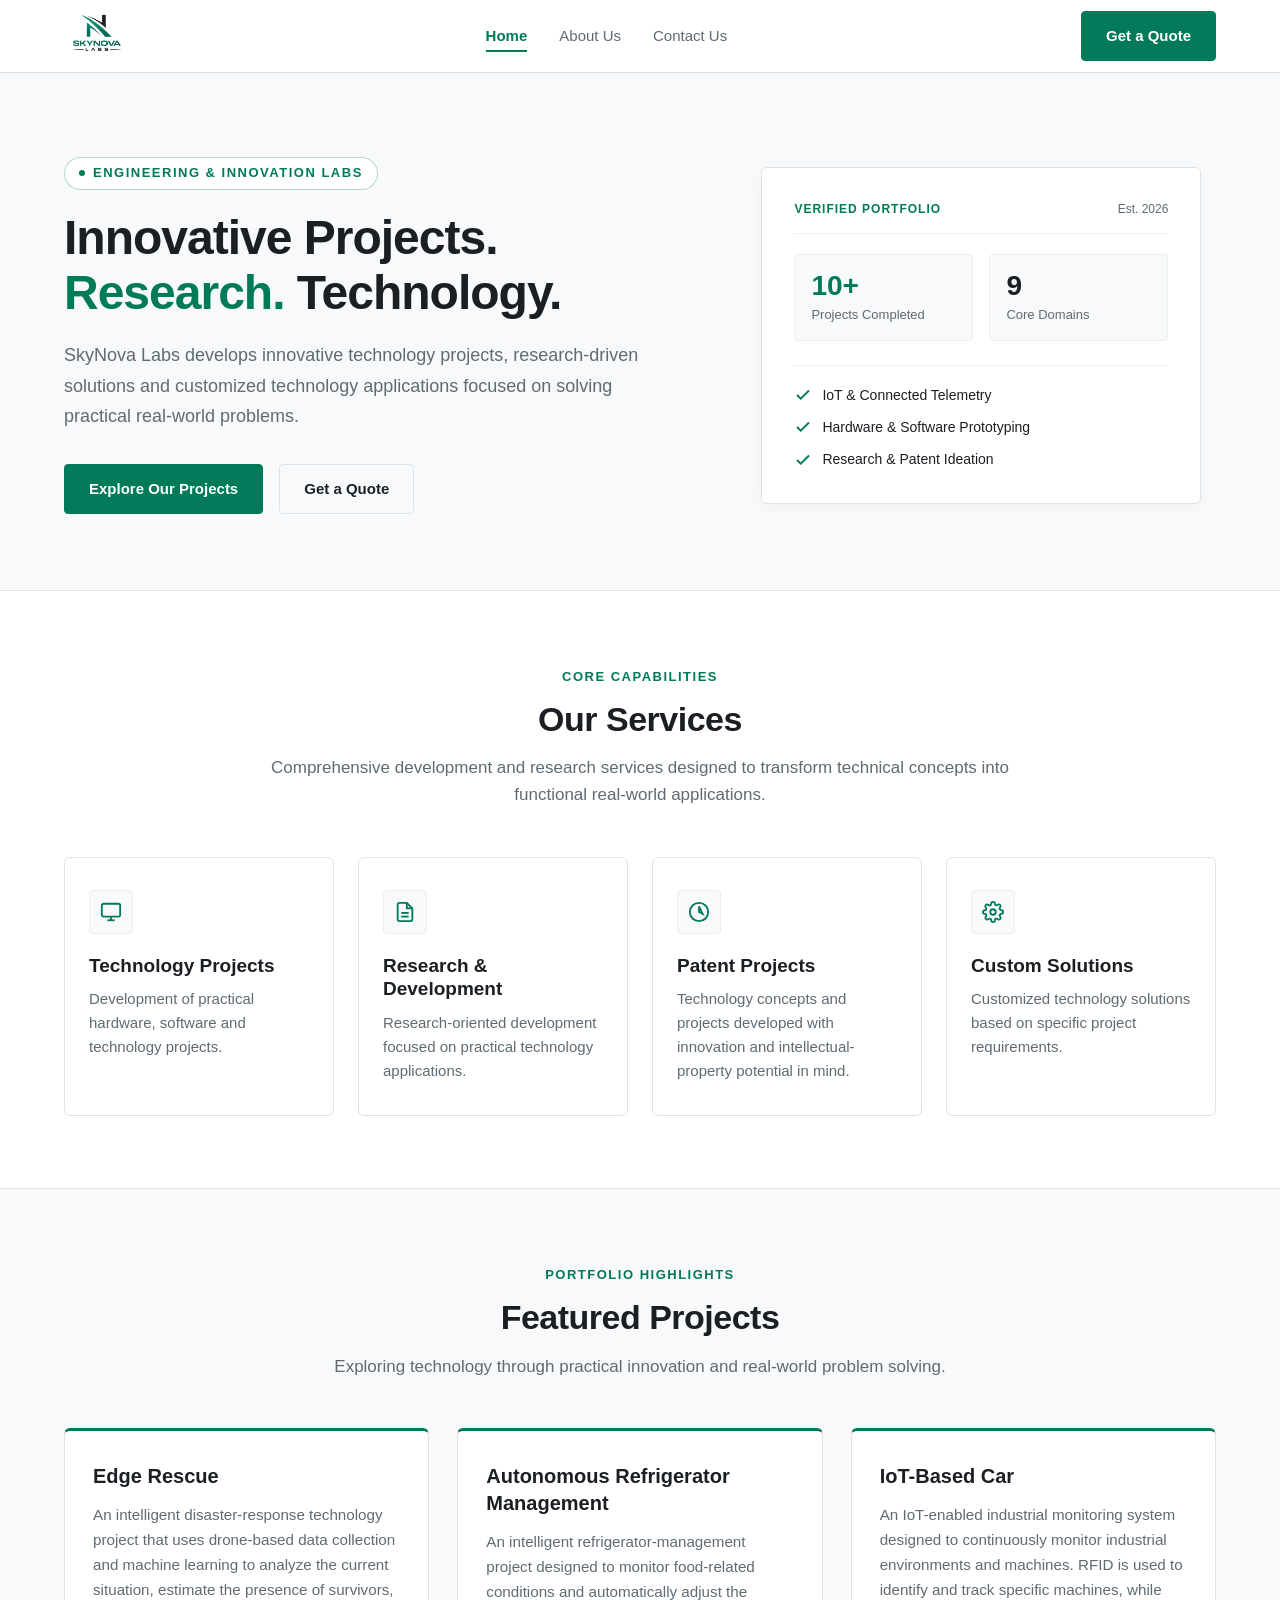
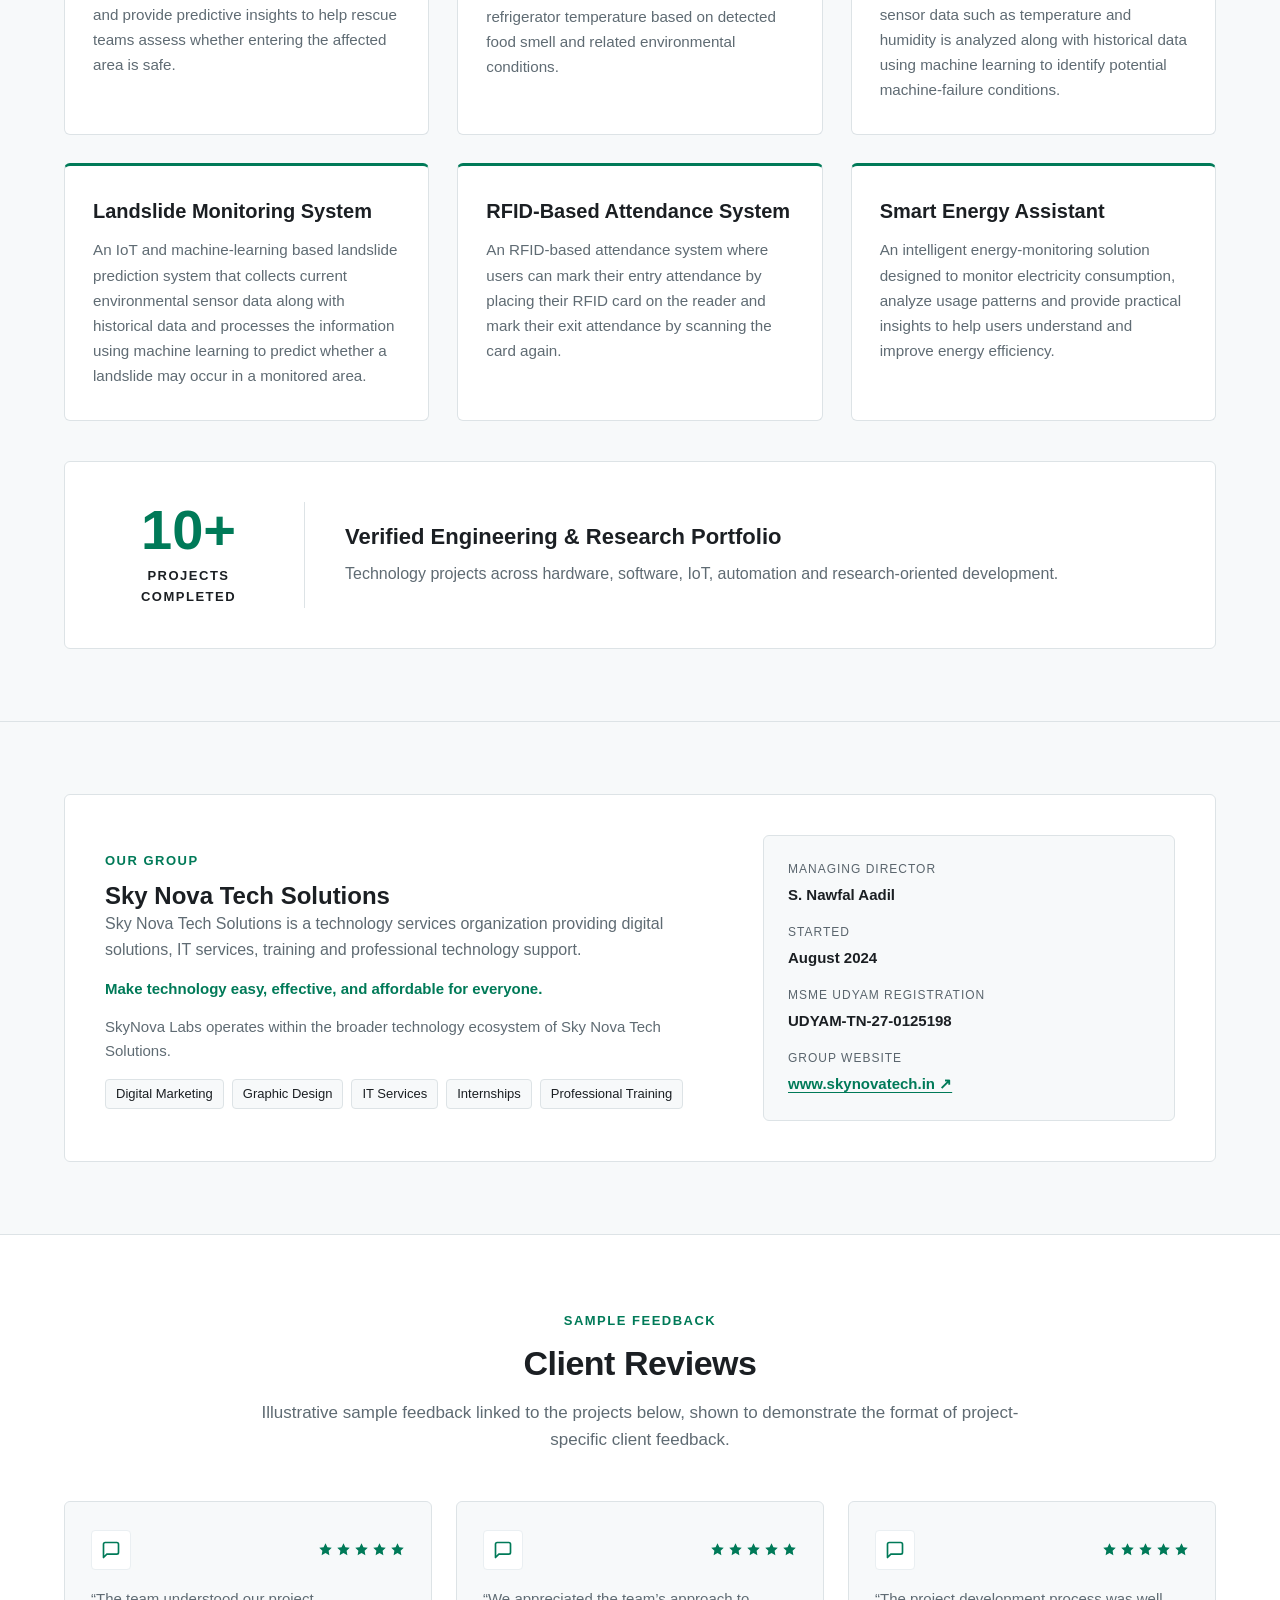
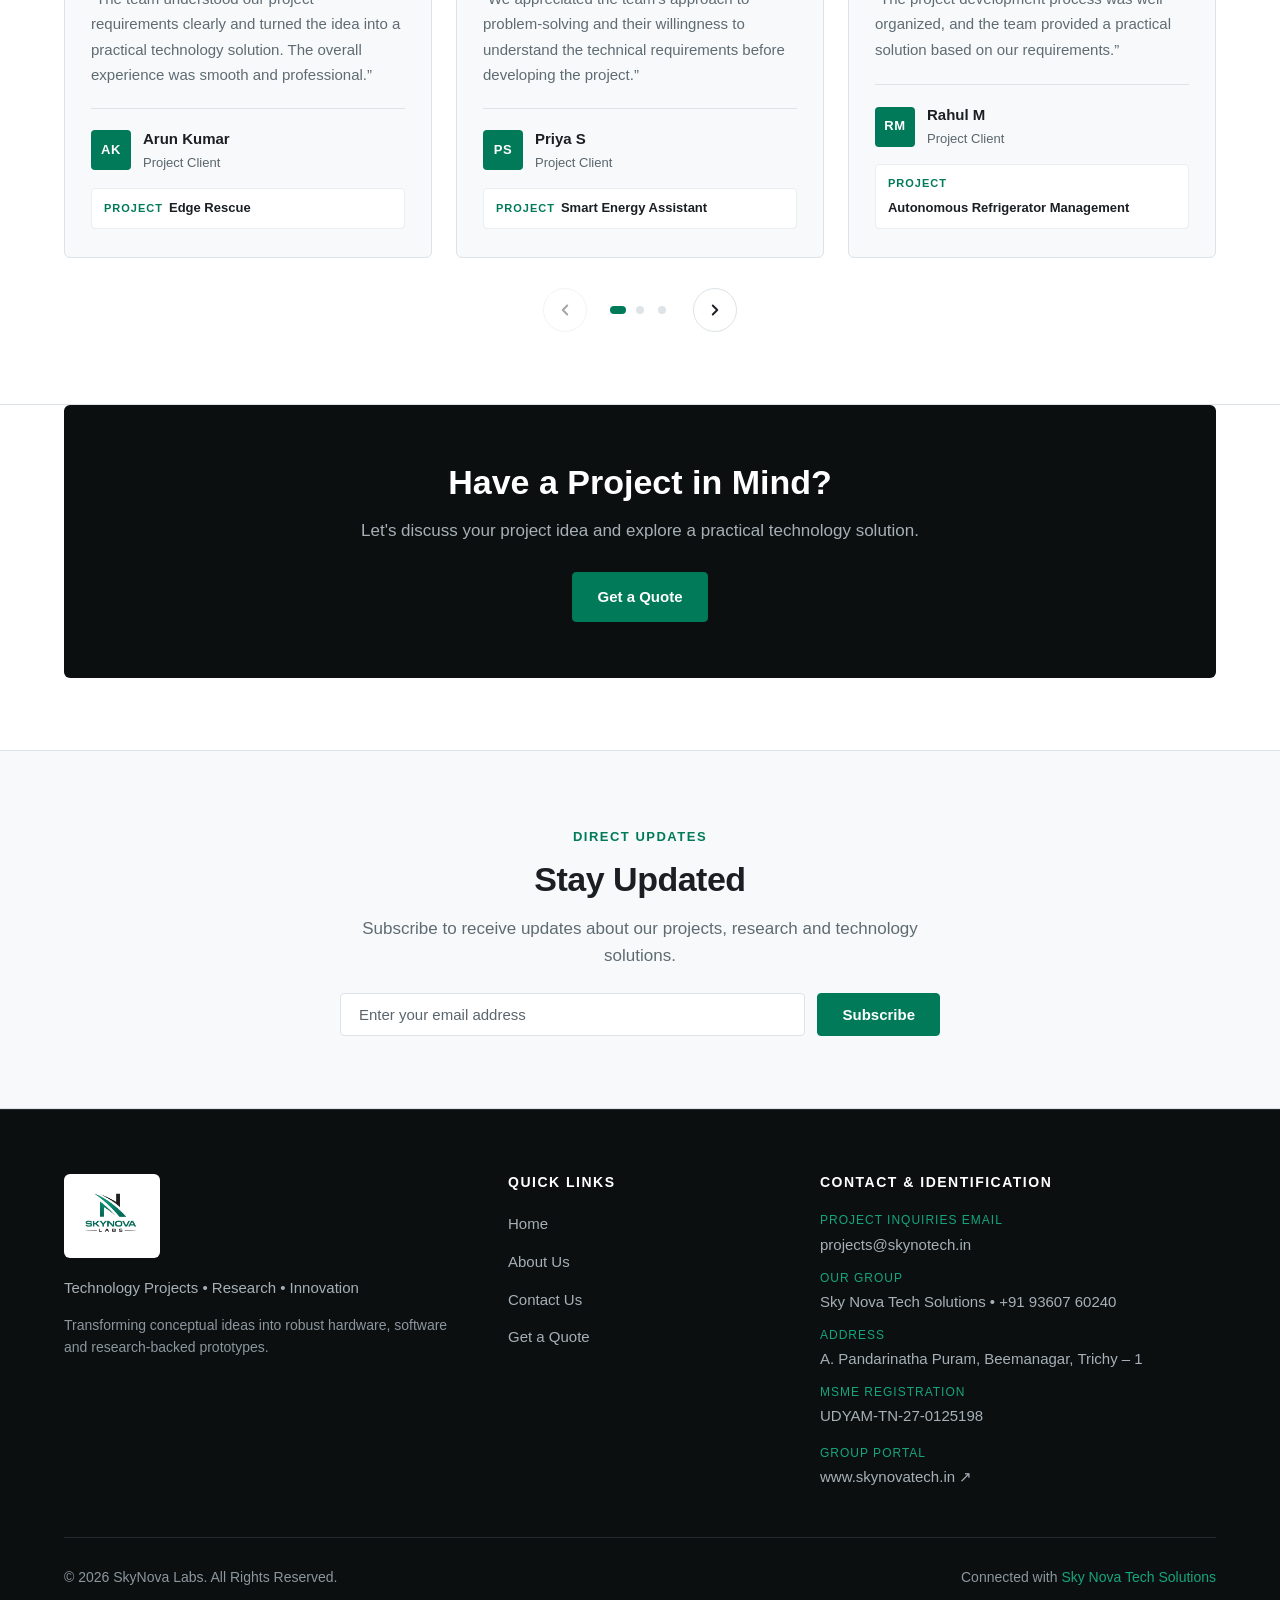
==== commit a7abd652: "SEcond Commit" ====
--- a/skynotech/index.html
+++ b/skynotech/index.html
@@ -3,16 +3,17 @@
 <head>
   <meta charset="UTF-8">
   <meta name="viewport" content="width=device-width, initial-scale=1.0">
-  <title>Sky Nova Project Labs | Innovative Projects, Research &amp; Technology</title>
-  <meta name="description" content="Sky Nova Project Labs develops innovative technology projects, research-driven solutions, and customized hardware and software applications focused on real-world challenges.">
-  <meta name="keywords" content="Technology Projects, IoT Projects, Research Projects, Hardware Projects, Software Projects, Disaster Management Technology, Automation Solutions, RFID Projects, Custom Technology Solutions">
+  <title>SkyNova Labs | Innovative Projects, Research &amp; Technology</title>
+  <meta name="description" content="SkyNova Labs develops innovative technology projects, research-driven solutions, and customized hardware and software applications focused on real-world challenges.">
+  <meta name="keywords" content="Technology Projects, IoT Projects, Research Projects, Hardware Projects, Software Projects, Edge Rescue, Disaster Response, Automation Solutions, RFID Projects, Custom Technology Solutions">
   <meta name="robots" content="index, follow">
   
   <!-- Open Graph -->
   <meta property="og:type" content="website">
-  <meta property="og:title" content="Sky Nova Project Labs | Innovative Projects, Research &amp; Technology">
+  <meta property="og:title" content="SkyNova Labs | Innovative Projects, Research &amp; Technology">
   <meta property="og:description" content="Developing innovative technology projects, research-driven prototypes and customized solutions.">
   <meta property="og:image" content="assets/LOGO.png">
+  <meta property="og:site_name" content="SkyNova Labs">
 
   <link rel="icon" type="image/png" href="assets/LOGO.png">
   <link rel="stylesheet" href="css/style.css">
@@ -25,8 +26,8 @@
   <header class="site-header">
     <div class="container">
       <nav class="nav-wrapper" aria-label="Main Navigation">
-        <a href="index.html" class="brand-logo" aria-label="Sky Nova Project Labs Home">
-          <img src="assets/LOGO.png" alt="Sky Nova Project Labs Logo" width="515" height="485">
+        <a href="index.html" class="brand-logo" aria-label="SkyNova Labs Home">
+          <img src="assets/LOGO.png" alt="SkyNova Labs Logo" width="514" height="485">
         </a>
 
         <!-- Desktop Links + Single Mobile CTA inside menu -->
@@ -64,7 +65,7 @@
               Innovative Projects. <span>Research.</span> Technology.
             </h1>
             <p class="hero-description">
-              Sky Nova Project Labs develops innovative technology projects, research-driven solutions and customized technology applications focused on solving practical real-world problems.
+              SkyNova Labs develops innovative technology projects, research-driven solutions and customized technology applications focused on solving practical real-world problems.
             </p>
             <div class="hero-actions">
               <a href="#projects" class="btn btn-primary">Explore Our Projects</a>
@@ -189,9 +190,9 @@
           <!-- Project 01 -->
           <article class="project-card">
             <div class="project-card-body">
-              <h3 class="project-title">Disaster Management Drone</h3>
+              <h3 class="project-title">Edge Rescue</h3>
               <p class="project-desc">
-                A technology-driven drone project designed to support disaster-management scenarios through aerial monitoring, situational awareness and rapid information gathering.
+                An intelligent disaster-response technology project that uses drone-based data collection and machine learning to analyze the current situation, estimate the presence of survivors, and provide predictive insights to help rescue teams assess whether entering the affected area is safe.
               </p>
             </div>
           </article>
@@ -201,7 +202,7 @@
             <div class="project-card-body">
               <h3 class="project-title">Autonomous Refrigerator Management</h3>
               <p class="project-desc">
-                An intelligent refrigerator-management project exploring automatic temperature adjustment based on detected food smell and related environmental conditions.
+                An intelligent refrigerator-management project designed to monitor food-related conditions and automatically adjust the refrigerator temperature based on detected food smell and related environmental conditions.
               </p>
             </div>
           </article>
@@ -211,7 +212,7 @@
             <div class="project-card-body">
               <h3 class="project-title">IoT-Based Car</h3>
               <p class="project-desc">
-                An IoT-enabled vehicle project exploring connected vehicle monitoring, control and smart automation capabilities.
+                An IoT-enabled industrial monitoring system designed to continuously monitor industrial environments and machines. RFID is used to identify and track specific machines, while sensor data such as temperature and humidity is analyzed along with historical data using machine learning to identify potential machine-failure conditions.
               </p>
             </div>
           </article>
@@ -221,7 +222,7 @@
             <div class="project-card-body">
               <h3 class="project-title">Landslide Monitoring System</h3>
               <p class="project-desc">
-                An IoT-based monitoring project designed to observe environmental conditions and provide information about potentially dangerous ground conditions.
+                An IoT and machine-learning based landslide prediction system that collects current environmental sensor data along with historical data and processes the information using machine learning to predict whether a landslide may occur in a monitored area.
               </p>
             </div>
           </article>
@@ -229,9 +230,9 @@
           <!-- Project 05 -->
           <article class="project-card">
             <div class="project-card-body">
-              <h3 class="project-title">RFID-Based Project</h3>
+              <h3 class="project-title">RFID-Based Attendance System</h3>
               <p class="project-desc">
-                An RFID-based technology project exploring automated identification, tracking and access-management applications.
+                An RFID-based attendance system where users can mark their entry attendance by placing their RFID card on the reader and mark their exit attendance by scanning the card again.
               </p>
             </div>
           </article>
@@ -241,7 +242,7 @@
             <div class="project-card-body">
               <h3 class="project-title">Smart Energy Assistant</h3>
               <p class="project-desc">
-                An intelligent energy-management project exploring smart consumption tracking, automated load management and real-time usage insights for practical efficiency.
+                An intelligent energy-monitoring solution designed to monitor electricity consumption, analyze usage patterns and provide practical insights to help users understand and improve energy efficiency.
               </p>
             </div>
           </article>
@@ -263,24 +264,23 @@
       </div>
     </section>
 
-    <!-- Parent Company Section (Sky Nova Tech Solutions) -->
+    <!-- Our Group Section (Sky Nova Tech Solutions) -->
     <section class="section section-offwhite" aria-labelledby="parent-title">
       <div class="container">
         <div class="parent-company-card">
           <div class="parent-info">
-            <span class="section-tag">Parent Company</span>
+            <span class="section-tag">Our Group</span>
             <h2 id="parent-title">Sky Nova Tech Solutions</h2>
             <p>
-              Trichy's fastest-growing tech services company, focused on helping students and businesses succeed in the digital world through practical technology and digital solutions.
+              Sky Nova Tech Solutions is a technology services organization providing digital solutions, IT services, training and professional technology support.
             </p>
             <p class="parent-tagline">
               Make technology easy, effective, and affordable for everyone.
             </p>
             <p style="font-size: 0.9375rem; color: var(--text-gray); margin-top: 10px;">
-              Sky Nova Project Labs operates within the broader technology ecosystem of Sky Nova Tech Solutions.
+              SkyNova Labs operates within the broader technology ecosystem of Sky Nova Tech Solutions.
             </p>
             <div class="parent-services-list">
-              <span class="parent-service-pill">Web Development</span>
               <span class="parent-service-pill">Digital Marketing</span>
               <span class="parent-service-pill">Graphic Design</span>
               <span class="parent-service-pill">IT Services</span>
@@ -303,7 +303,7 @@
               <span class="meta-val">UDYAM-TN-27-0125198</span>
             </div>
             <div class="meta-row">
-              <span class="meta-label">Parent Website</span>
+              <span class="meta-label">Group Website</span>
               <span class="meta-val">
                 <a href="https://www.skynovatech.in/" target="_blank" rel="noopener noreferrer">www.skynovatech.in &nearr;</a>
               </span>
@@ -364,7 +364,7 @@
                 </div>
                 <p class="review-project">
                   <span class="review-project-label">Project</span>
-                  <span class="review-project-name">Disaster Management Drone</span>
+                  <span class="review-project-name">Edge Rescue</span>
                 </p>
               </li>
 
@@ -484,7 +484,7 @@
                 </div>
                 <p class="review-project">
                   <span class="review-project-label">Project</span>
-                  <span class="review-project-name">RFID-Based Project</span>
+                  <span class="review-project-name">RFID-Based Attendance System</span>
                 </p>
               </li>
             </ul>
@@ -549,11 +549,11 @@
     <div class="container">
       <div class="footer-top">
         <div class="footer-col footer-brand">
-          <span class="footer-logo-chip"><img src="assets/LOGO.png" alt="Sky Nova Project Labs Logo" width="515" height="485"></span>
+          <span class="footer-logo-chip"><img src="assets/LOGO.png" alt="SkyNova Labs Logo" width="514" height="485"></span>
           <p class="footer-tagline">
             Technology Projects &bull; Research &bull; Innovation
           </p>
-          <p style="font-size: 0.875rem; color: #8C969F;">
+          <p style="font-size: 0.875rem; color: var(--text-muted-dark);">
             Transforming conceptual ideas into robust hardware, software and research-backed prototypes.
           </p>
         </div>
@@ -576,7 +576,7 @@
               <a href="mailto:projects@skynotech.in">projects@skynotech.in</a>
             </div>
             <div class="footer-meta-item">
-              <span class="footer-meta-label">Parent Company</span>
+              <span class="footer-meta-label">Our Group</span>
               <span>Sky Nova Tech Solutions &bull; <a href="tel:+919360760240">+91 93607 60240</a></span>
             </div>
             <div class="footer-meta-item">
@@ -588,7 +588,7 @@
               <span>UDYAM-TN-27-0125198</span>
             </div>
             <div class="footer-meta-item" style="margin-top: 4px;">
-              <span class="footer-meta-label">Parent Portal</span>
+              <span class="footer-meta-label">Group Portal</span>
               <a href="https://www.skynovatech.in/" target="_blank" rel="noopener noreferrer">www.skynovatech.in &nearr;</a>
             </div>
           </div>
@@ -596,8 +596,8 @@
       </div>
 
       <div class="footer-bottom">
-        <div>&copy; 2026 Sky Nova Project Labs. All Rights Reserved.</div>
-        <div>Connected with <a href="https://www.skynovatech.in/" target="_blank" rel="noopener noreferrer" style="color: var(--primary);">Sky Nova Tech Solutions</a></div>
+        <div>&copy; 2026 SkyNova Labs. All Rights Reserved.</div>
+        <div>Connected with <a href="https://www.skynovatech.in/" target="_blank" rel="noopener noreferrer" style="color: var(--accent);">Sky Nova Tech Solutions</a></div>
       </div>
     </div>
   </footer>
--- a/skynotech/css/style.css
+++ b/skynotech/css/style.css
@@ -1,17 +1,20 @@
 /* ==========================================================================
-   SKY NOVA PROJECT LABS - OFFICIAL CORPORATE STYLESHEET
+   SKYNOVA LABS - OFFICIAL CORPORATE STYLESHEET
    Clean, Lightweight, Responsive, Balanced Corporate Technology Style
-   Palette: Bright Cyan (#41FDFE) for accents/surfaces, Deep Cyan (#067A8C) for
-             text on white, Dark (#0B0F10), White (#FFFFFF),
-             Off-White (#F7F9FA), Light Gray (#EEF2F3), Border (#DDE3E6)
+   Palette: Primary Green (#007A58) for accents/surfaces/buttons,
+              Deep Green (#00523C) for hover/strong contrast,
+              Accent Green (#16A67A) for icons/details/hover fills,
+              Dark (#0B0F10), White (#FFFFFF),
+              Off-White (#F7F9FA), Light Gray (#EEF2F3), Border (#DDE3E6)
    Strictly Zero Heavy Animation Libraries - Pure Native CSS
    ========================================================================== */
 
 :root {
-  --primary: #41FDFE;
-  --primary-hover: #35D8DB;
-  --primary-text: #067A8C;
-  --on-primary: #0B0F10;
+  --primary: #007A58;
+  --primary-hover: #00523C;
+  --primary-text: #007A58;
+  --accent: #16A67A;
+  --on-primary: #FFFFFF;
   --dark: #0B0F10;
   --dark-surface: #151A1D;
   --black: #050505;
@@ -20,7 +23,8 @@
   --light-gray: #EEF2F3;
   --text-dark: #1B1F23;
   --text-gray: #5F6B73;
-  --text-muted: #8C969F;
+  --text-muted: #5A656D;
+  --text-muted-dark: #8C969F;
   --border: #DDE3E6;
   --border-light: #EAEFF2;
   --border-dark: #24292E;
@@ -244,7 +248,7 @@
 .btn-outline:hover {
   border-color: var(--primary);
   color: var(--primary-text);
-  background-color: rgba(65, 253, 254, 0.04);
+  background-color: rgba(0, 122, 88, 0.04);
 }
 
 .btn-cyan-outline {
@@ -434,7 +438,7 @@
   text-transform: uppercase;
   letter-spacing: 1.5px;
   color: var(--primary-text);
-  border: 1px solid rgba(65, 253, 254, 0.3);
+  border: 1px solid rgba(0, 122, 88, 0.3);
   padding: 5px 14px;
   border-radius: 20px;
   margin-bottom: 20px;
@@ -588,7 +592,7 @@
 
 .service-card:hover {
   border-color: var(--primary);
-  box-shadow: 0 4px 12px rgba(65, 253, 254, 0.06);
+  box-shadow: 0 4px 12px rgba(0, 122, 88, 0.06);
 }
 
 .service-icon {
@@ -756,7 +760,7 @@
 }
 
 /* --------------------------------------------------------------------------
-   PARENT COMPANY SECTION (Powered by Sky Nova Tech Solutions)
+   OUR GROUP SECTION (Sky Nova Tech Solutions)
    -------------------------------------------------------------------------- */
 .parent-company-card {
   background: var(--white);
@@ -897,7 +901,7 @@
 
 .review-card:hover {
   border-color: var(--primary);
-  box-shadow: 0 4px 12px rgba(65, 253, 254, 0.06);
+  box-shadow: 0 4px 12px rgba(0, 122, 88, 0.06);
 }
 
 .review-card-top {
@@ -1053,7 +1057,7 @@
 .reviews-nav-btn:hover:not(:disabled) {
   border-color: var(--primary);
   color: var(--primary-text);
-  background-color: rgba(65, 253, 254, 0.04);
+  background-color: rgba(0, 122, 88, 0.04);
 }
 
 .reviews-nav-btn:disabled {
@@ -1170,7 +1174,7 @@
 
 .form-message.success {
   display: block;
-  color: #00897B;
+  color: #007A58;
   font-weight: 600;
 }
 
@@ -1431,7 +1435,7 @@
 
 select.form-control {
   appearance: none;
-  background-image: url("data:image/svg+xml,%3Csvg xmlns='http://www.w3.org/2000/svg' width='12' height='8' viewBox='0 0 12 8' fill='none'%3E%3Cpath d='M1 1.5L6 6.5L11 1.5' stroke='%23067A8C' stroke-width='1.5' stroke-linecap='round' stroke-linejoin='round'/%3E%3C/svg%3E");
+  background-image: url("data:image/svg+xml,%3Csvg xmlns='http://www.w3.org/2000/svg' width='12' height='8' viewBox='0 0 12 8' fill='none'%3E%3Cpath d='M1 1.5L6 6.5L11 1.5' stroke='%23007A58' stroke-width='1.5' stroke-linecap='round' stroke-linejoin='round'/%3E%3C/svg%3E");
   background-repeat: no-repeat;
   background-position: right 16px center;
   padding-right: 40px;
@@ -1561,7 +1565,7 @@
 }
 
 .footer-link:hover {
-  color: var(--primary);
+  color: var(--accent);
 }
 
 .footer-contact-list {
@@ -1577,7 +1581,7 @@
 }
 
 .footer-contact-list a:hover {
-  color: var(--primary);
+  color: var(--accent);
 }
 
 .footer-meta-item {
@@ -1590,7 +1594,7 @@
   font-size: 0.75rem;
   text-transform: uppercase;
   letter-spacing: 1px;
-  color: var(--primary);
+  color: var(--accent);
 }
 
 .footer-bottom {
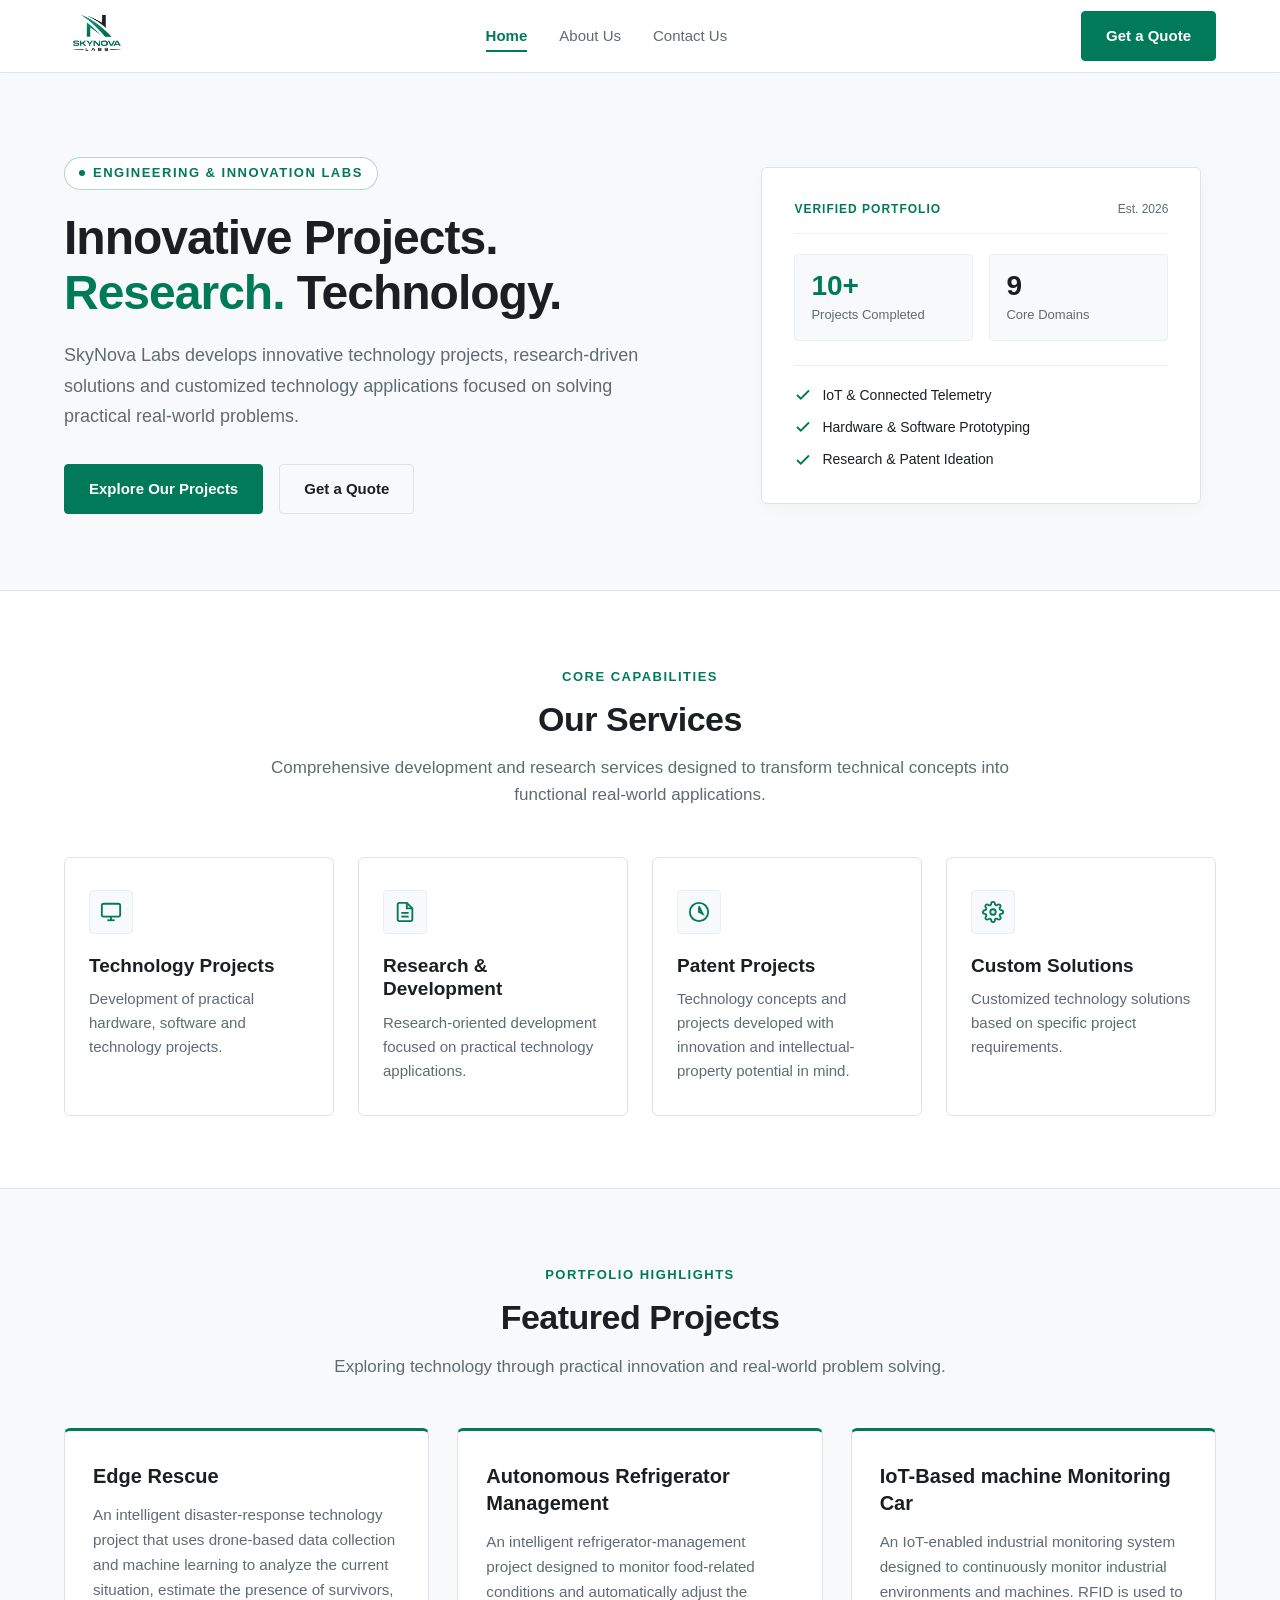
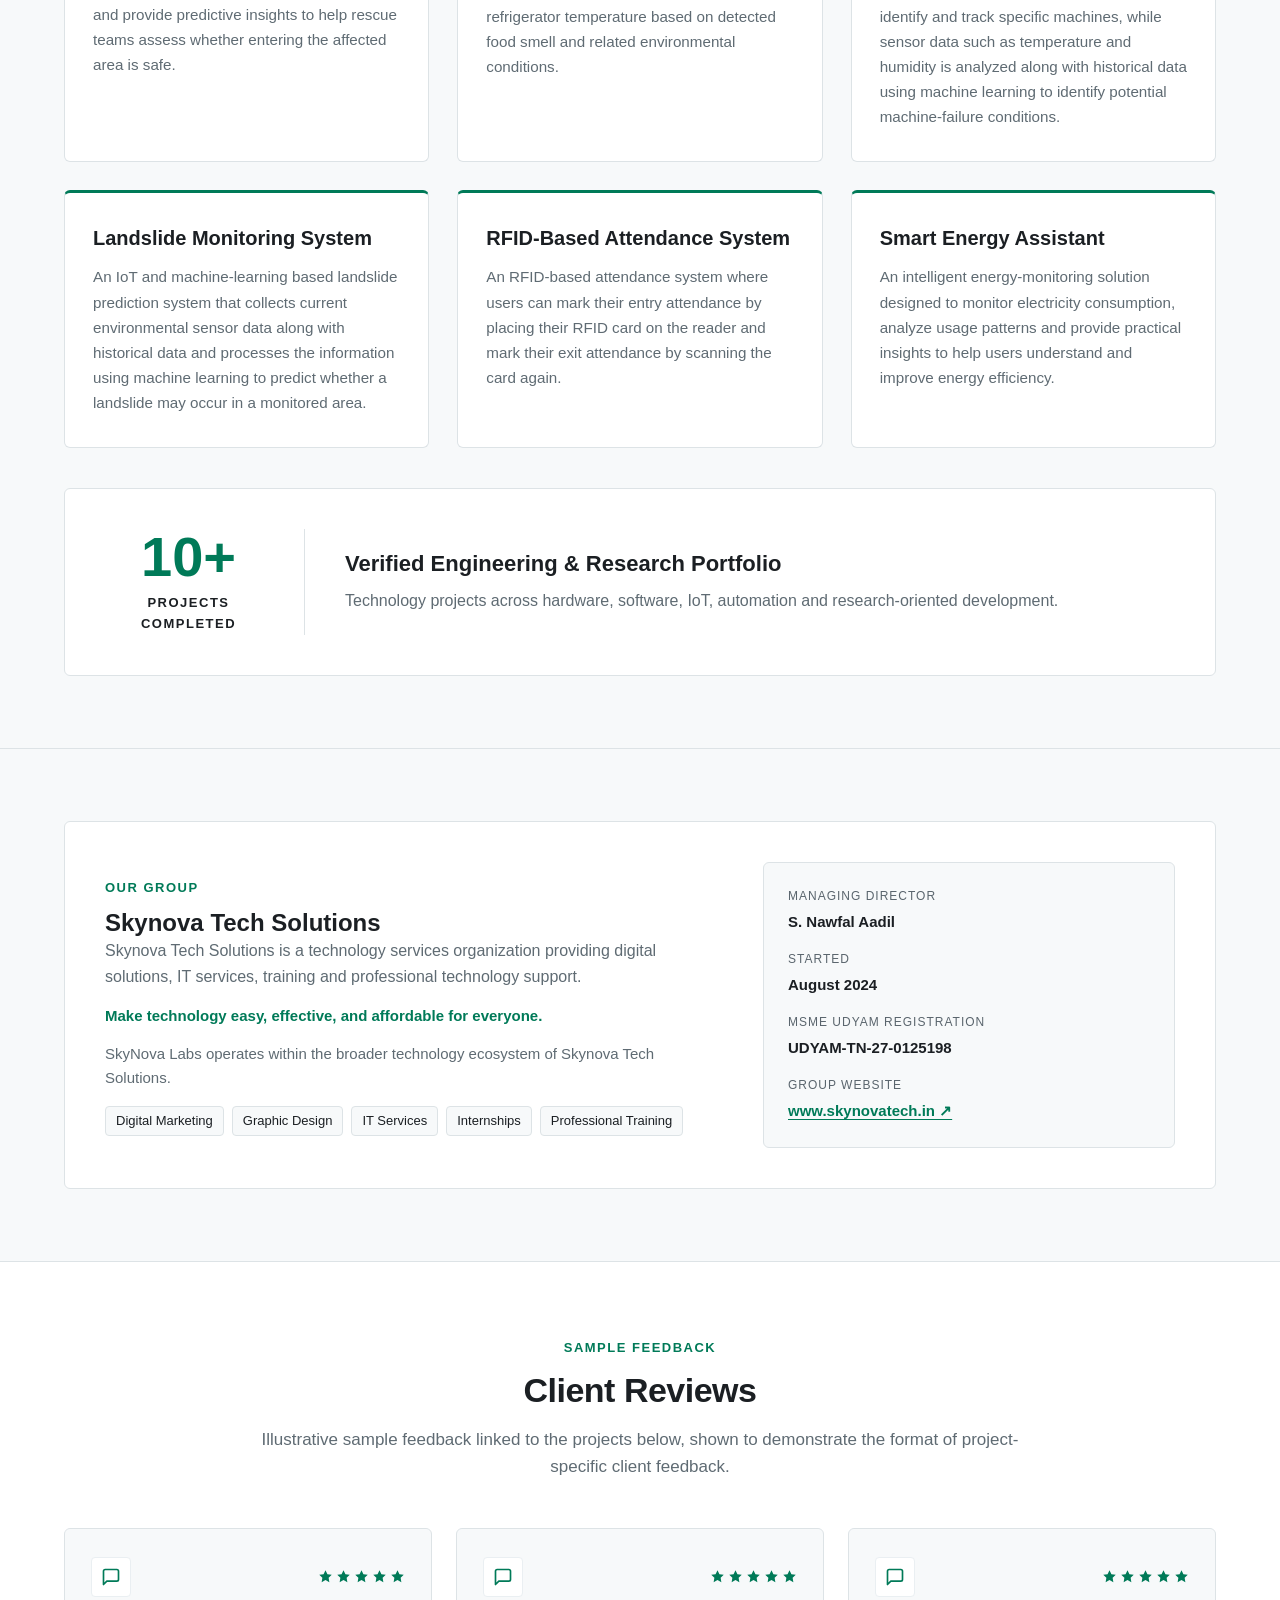
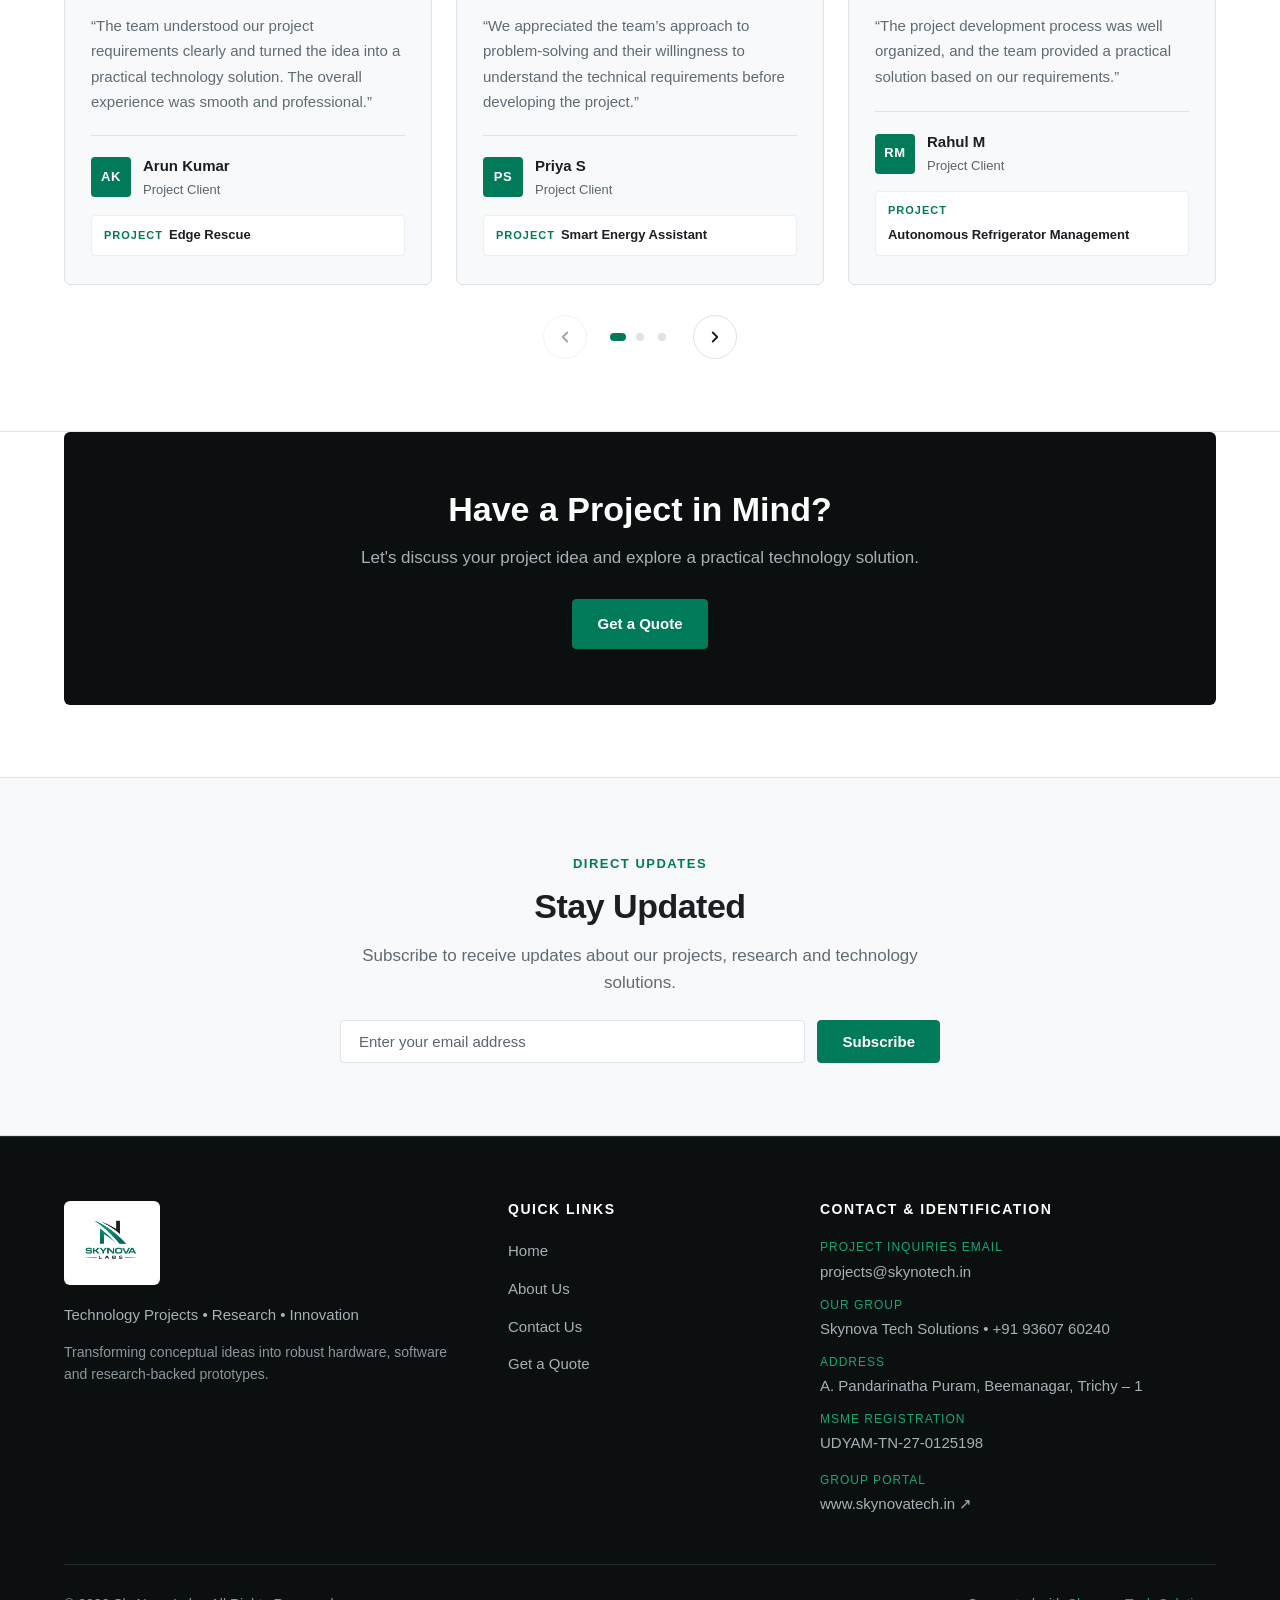
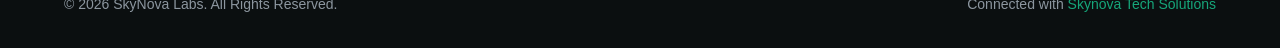
==== commit 20251b1a: "Final" ====
--- a/skynotech/index.html
+++ b/skynotech/index.html
@@ -210,7 +210,7 @@
           <!-- Project 03 -->
           <article class="project-card">
             <div class="project-card-body">
-              <h3 class="project-title">IoT-Based Car</h3>
+              <h3 class="project-title">IoT-Based machine Monitoring Car</h3>
               <p class="project-desc">
                 An IoT-enabled industrial monitoring system designed to continuously monitor industrial environments and machines. RFID is used to identify and track specific machines, while sensor data such as temperature and humidity is analyzed along with historical data using machine learning to identify potential machine-failure conditions.
               </p>
@@ -264,21 +264,21 @@
       </div>
     </section>
 
-    <!-- Our Group Section (Sky Nova Tech Solutions) -->
+    <!-- Our Group Section (Skynova Tech Solutions) -->
     <section class="section section-offwhite" aria-labelledby="parent-title">
       <div class="container">
         <div class="parent-company-card">
           <div class="parent-info">
             <span class="section-tag">Our Group</span>
-            <h2 id="parent-title">Sky Nova Tech Solutions</h2>
+            <h2 id="parent-title">Skynova Tech Solutions</h2>
             <p>
-              Sky Nova Tech Solutions is a technology services organization providing digital solutions, IT services, training and professional technology support.
+              Skynova Tech Solutions is a technology services organization providing digital solutions, IT services, training and professional technology support.
             </p>
             <p class="parent-tagline">
               Make technology easy, effective, and affordable for everyone.
             </p>
             <p style="font-size: 0.9375rem; color: var(--text-gray); margin-top: 10px;">
-              SkyNova Labs operates within the broader technology ecosystem of Sky Nova Tech Solutions.
+              SkyNova Labs operates within the broader technology ecosystem of Skynova Tech Solutions.
             </p>
             <div class="parent-services-list">
               <span class="parent-service-pill">Digital Marketing</span>
@@ -454,7 +454,7 @@
                 </div>
                 <p class="review-project">
                   <span class="review-project-label">Project</span>
-                  <span class="review-project-name">IoT-Based Car</span>
+                  <span class="review-project-name">IoT-Based machine Monitoring Car</span>
                 </p>
               </li>
 
@@ -577,7 +577,7 @@
             </div>
             <div class="footer-meta-item">
               <span class="footer-meta-label">Our Group</span>
-              <span>Sky Nova Tech Solutions &bull; <a href="tel:+919360760240">+91 93607 60240</a></span>
+              <span>Skynova Tech Solutions &bull; <a href="tel:+919360760240">+91 93607 60240</a></span>
             </div>
             <div class="footer-meta-item">
               <span class="footer-meta-label">Address</span>
@@ -597,7 +597,7 @@
 
       <div class="footer-bottom">
         <div>&copy; 2026 SkyNova Labs. All Rights Reserved.</div>
-        <div>Connected with <a href="https://www.skynovatech.in/" target="_blank" rel="noopener noreferrer" style="color: var(--accent);">Sky Nova Tech Solutions</a></div>
+        <div>Connected with <a href="https://www.skynovatech.in/" target="_blank" rel="noopener noreferrer" style="color: var(--accent);">Skynova Tech Solutions</a></div>
       </div>
     </div>
   </footer>
--- a/skynotech/css/style.css
+++ b/skynotech/css/style.css
@@ -760,7 +760,7 @@
 }
 
 /* --------------------------------------------------------------------------
-   OUR GROUP SECTION (Sky Nova Tech Solutions)
+   OUR GROUP SECTION (Skynova Tech Solutions)
    -------------------------------------------------------------------------- */
 .parent-company-card {
   background: var(--white);
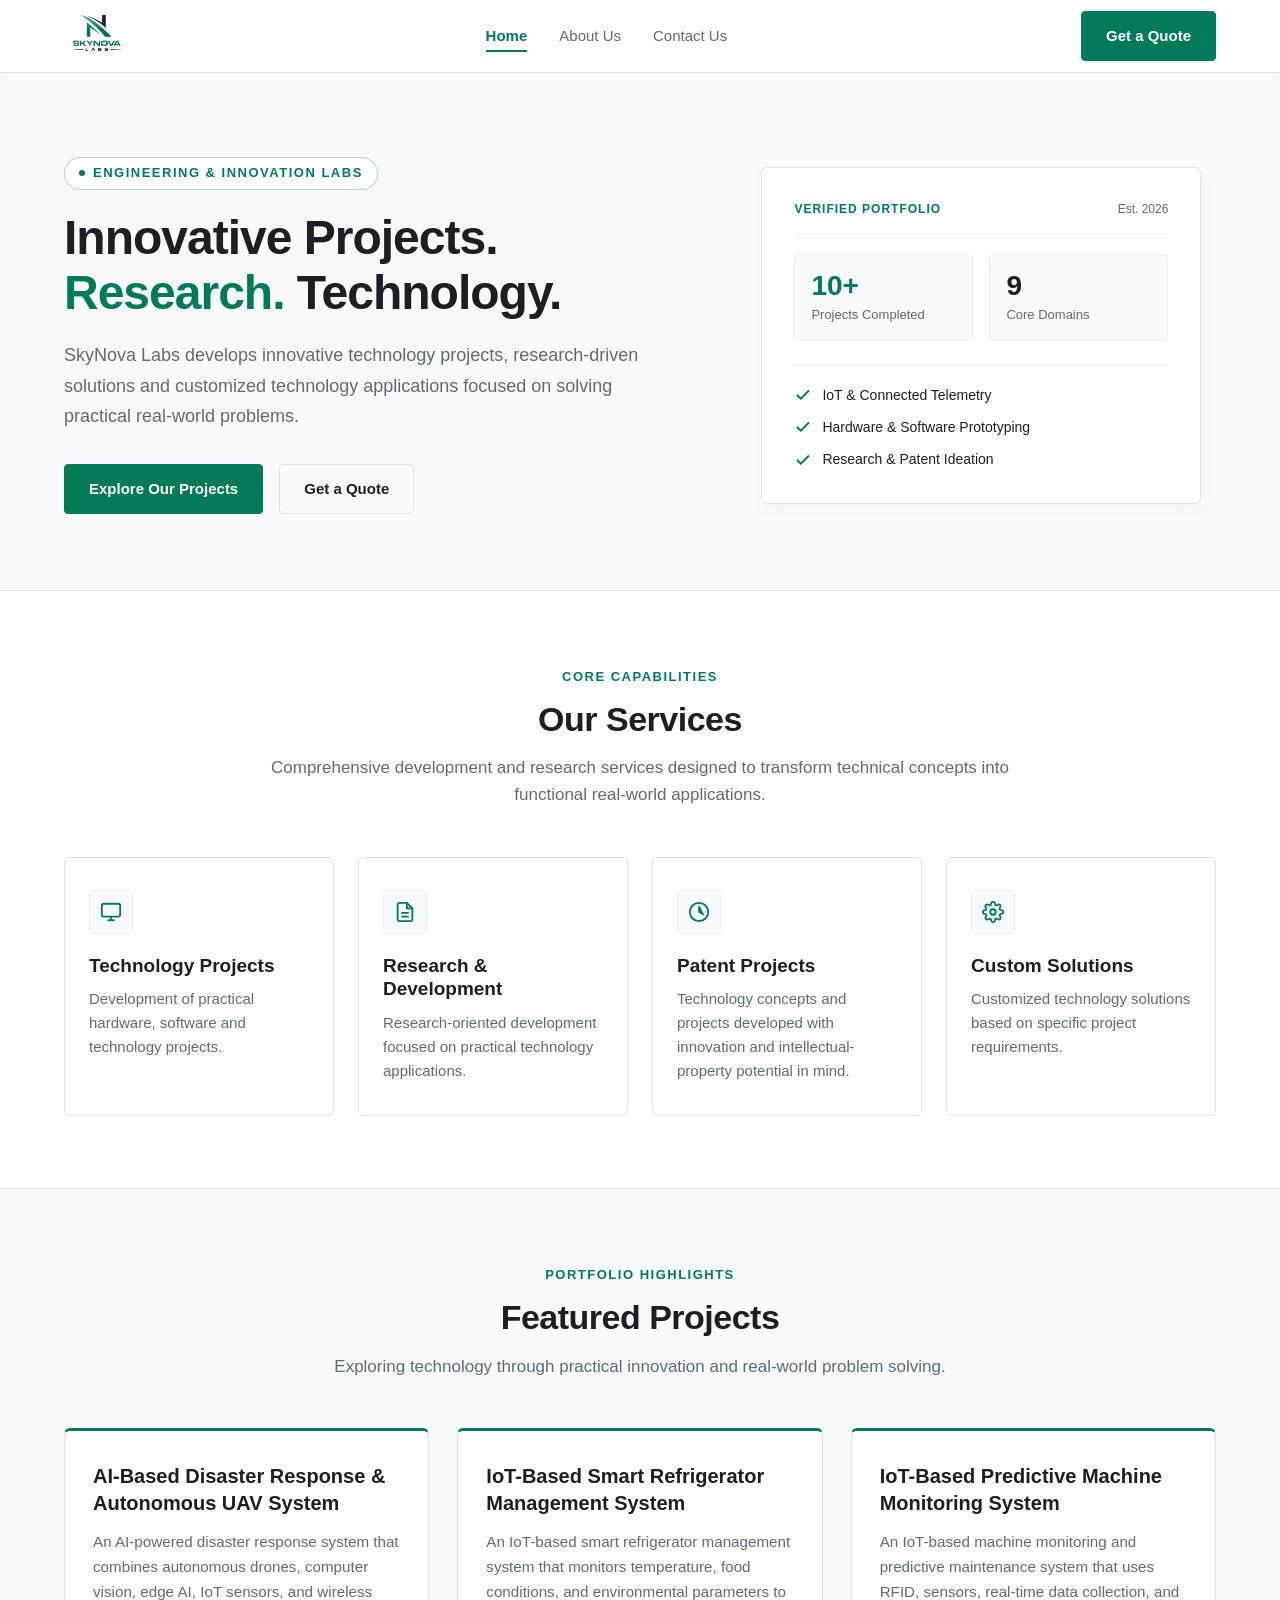
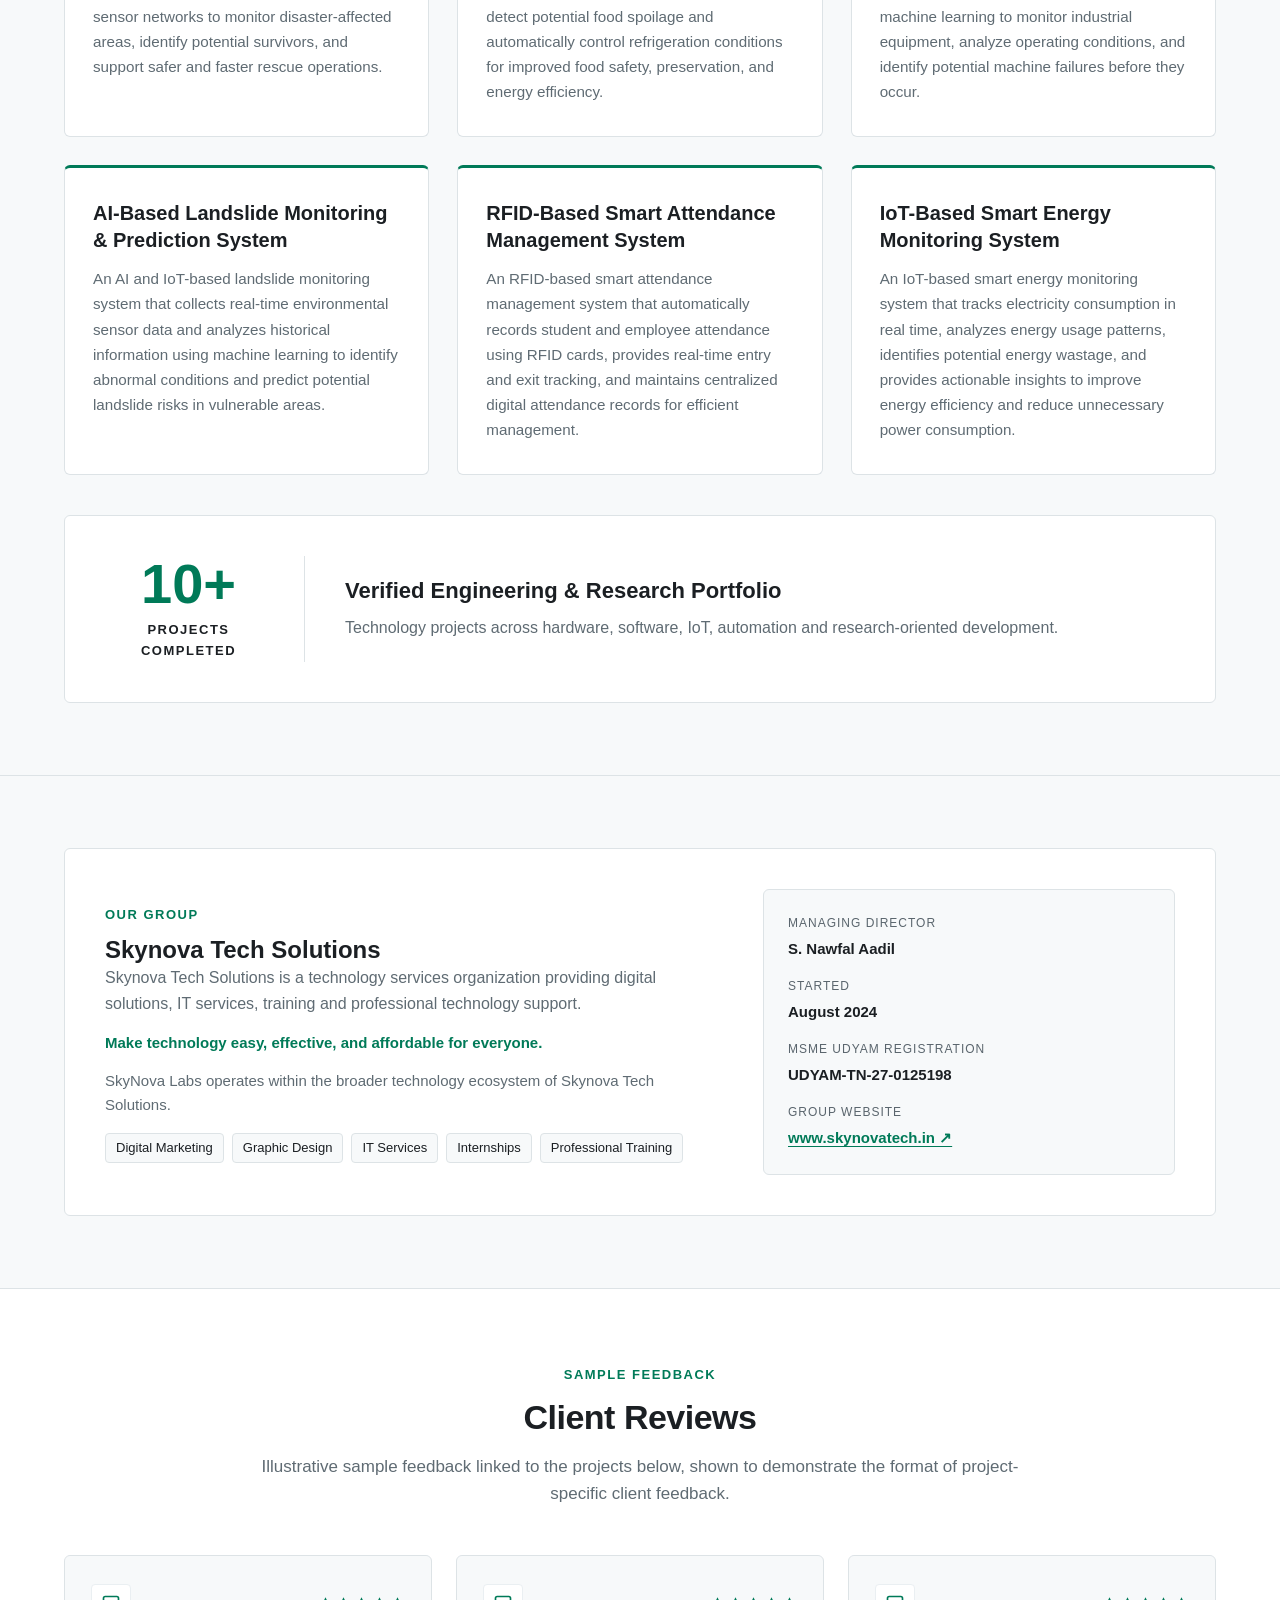
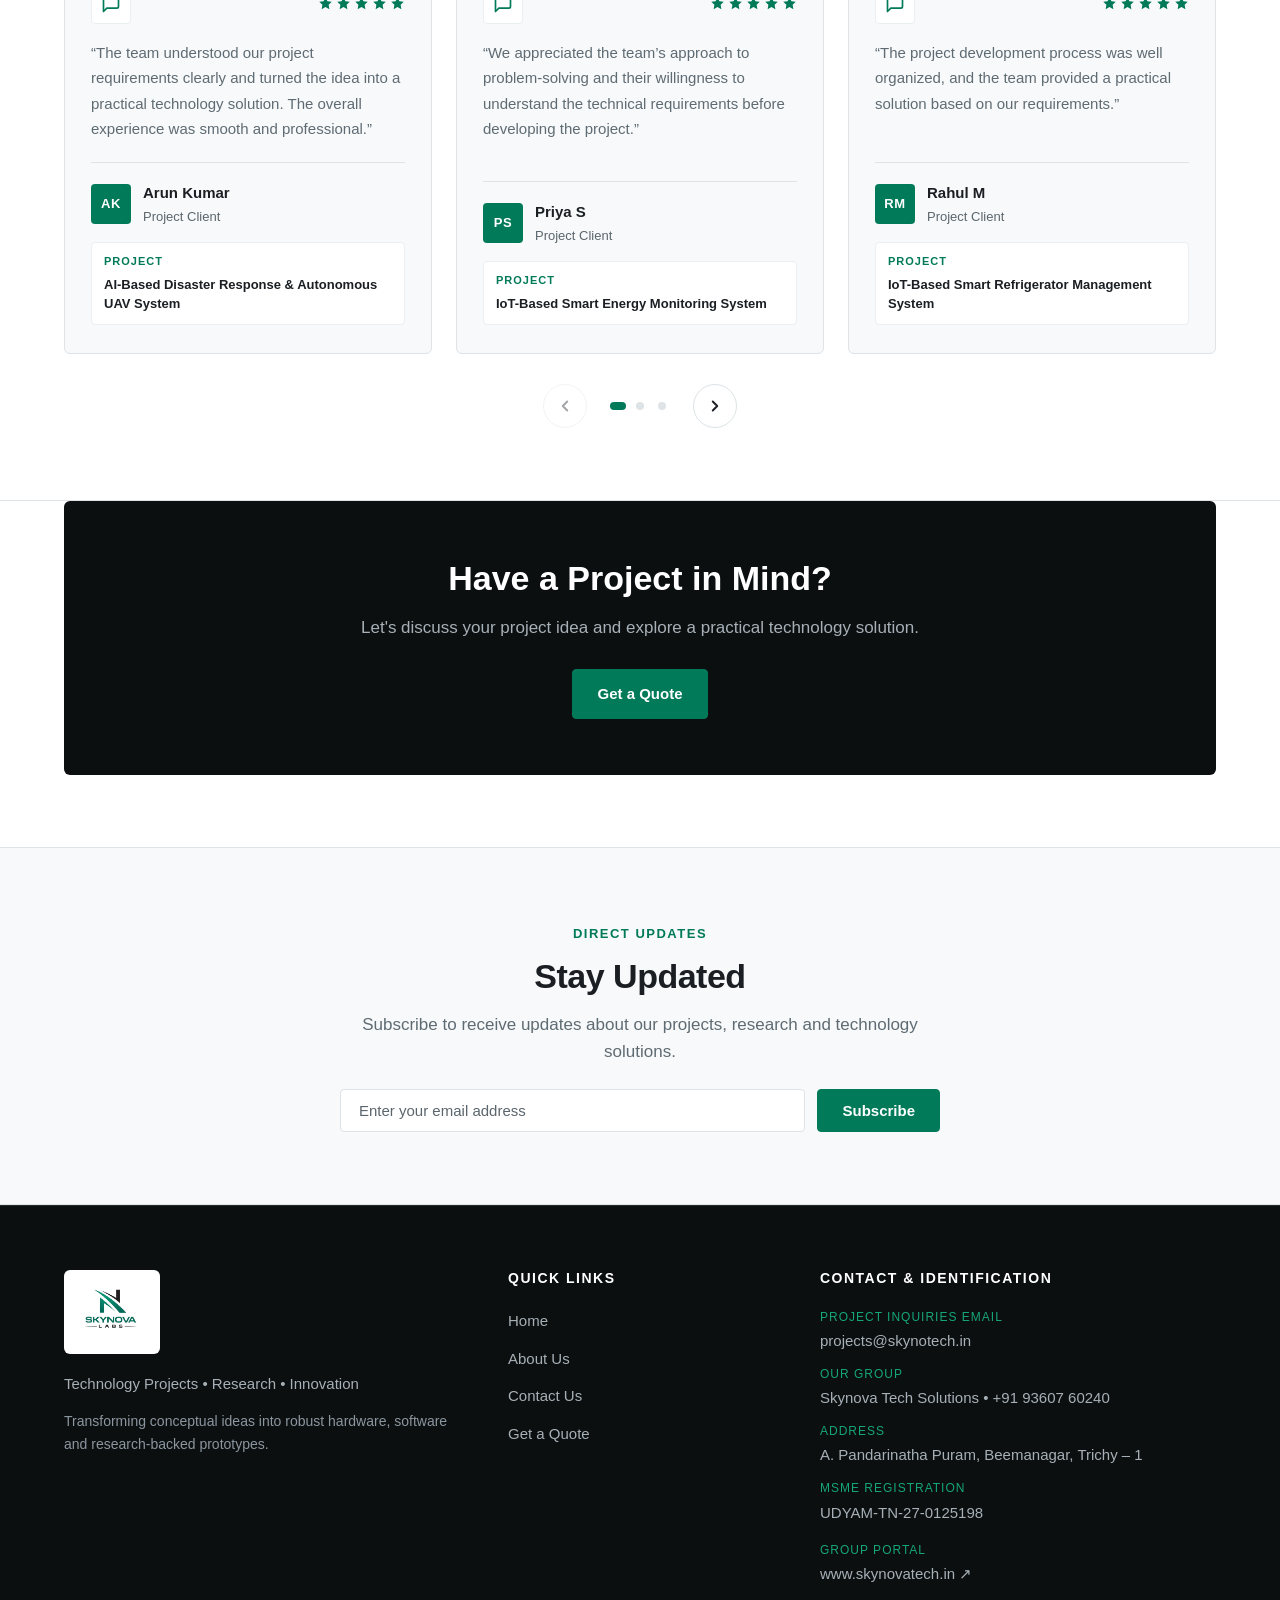
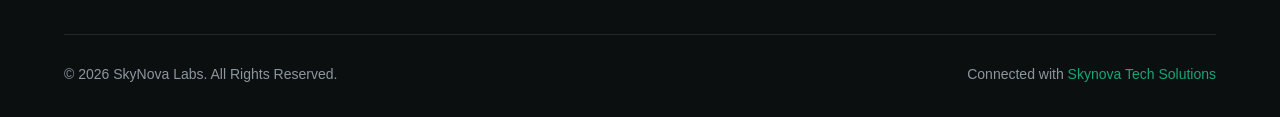
==== commit 1f2bd9f6: "Finnal Commit" ====
--- a/skynotech/index.html
+++ b/skynotech/index.html
@@ -3,14 +3,14 @@
 <head>
   <meta charset="UTF-8">
   <meta name="viewport" content="width=device-width, initial-scale=1.0">
-  <title>SkyNova Labs | Innovative Projects, Research &amp; Technology</title>
-  <meta name="description" content="SkyNova Labs develops innovative technology projects, research-driven solutions, and customized hardware and software applications focused on real-world challenges.">
-  <meta name="keywords" content="Technology Projects, IoT Projects, Research Projects, Hardware Projects, Software Projects, Edge Rescue, Disaster Response, Automation Solutions, RFID Projects, Custom Technology Solutions">
+  <title>SkyNova Labs | AI, IoT &amp; RFID Technology Projects</title>
+  <meta name="description" content="SkyNova Labs develops AI and IoT projects including autonomous UAV disaster response, predictive machine monitoring, landslide prediction, RFID attendance and smart energy monitoring systems.">
+  <meta name="keywords" content="Technology Projects, AI Projects, IoT Projects, Research Projects, Hardware Projects, Software Projects, AI Disaster Management, Autonomous Drone, Disaster Response System, Edge AI, Computer Vision, Smart Refrigerator, Food Monitoring System, Predictive Maintenance, Industrial IoT, Machine Learning, RFID, Smart Manufacturing, Landslide Prediction, IoT Sensors, Smart Attendance Management, Smart Energy Monitoring, Energy Efficiency, Custom Technology Solutions">
   <meta name="robots" content="index, follow">
   
   <!-- Open Graph -->
   <meta property="og:type" content="website">
-  <meta property="og:title" content="SkyNova Labs | Innovative Projects, Research &amp; Technology">
+  <meta property="og:title" content="SkyNova Labs | AI, IoT &amp; RFID Technology Projects">
   <meta property="og:description" content="Developing innovative technology projects, research-driven prototypes and customized solutions.">
   <meta property="og:image" content="assets/LOGO.png">
   <meta property="og:site_name" content="SkyNova Labs">
@@ -187,62 +187,62 @@
         </div>
 
         <div class="projects-grid">
-          <!-- Project 01 -->
+          <!-- Project 01: AI-Based Disaster Response & Autonomous UAV System -->
           <article class="project-card">
             <div class="project-card-body">
-              <h3 class="project-title">Edge Rescue</h3>
+              <h3 class="project-title">AI-Based Disaster Response &amp; Autonomous UAV System</h3>
               <p class="project-desc">
-                An intelligent disaster-response technology project that uses drone-based data collection and machine learning to analyze the current situation, estimate the presence of survivors, and provide predictive insights to help rescue teams assess whether entering the affected area is safe.
+                An AI-powered disaster response system that combines autonomous drones, computer vision, edge AI, IoT sensors, and wireless sensor networks to monitor disaster-affected areas, identify potential survivors, and support safer and faster rescue operations.
               </p>
             </div>
           </article>
 
-          <!-- Project 02 -->
+          <!-- Project 02: IoT-Based Smart Refrigerator Management System -->
           <article class="project-card">
             <div class="project-card-body">
-              <h3 class="project-title">Autonomous Refrigerator Management</h3>
+              <h3 class="project-title">IoT-Based Smart Refrigerator Management System</h3>
               <p class="project-desc">
-                An intelligent refrigerator-management project designed to monitor food-related conditions and automatically adjust the refrigerator temperature based on detected food smell and related environmental conditions.
+                An IoT-based smart refrigerator management system that monitors temperature, food conditions, and environmental parameters to detect potential food spoilage and automatically control refrigeration conditions for improved food safety, preservation, and energy efficiency.
               </p>
             </div>
           </article>
 
-          <!-- Project 03 -->
+          <!-- Project 03: IoT-Based Predictive Machine Monitoring System -->
           <article class="project-card">
             <div class="project-card-body">
-              <h3 class="project-title">IoT-Based machine Monitoring Car</h3>
+              <h3 class="project-title">IoT-Based Predictive Machine Monitoring System</h3>
               <p class="project-desc">
-                An IoT-enabled industrial monitoring system designed to continuously monitor industrial environments and machines. RFID is used to identify and track specific machines, while sensor data such as temperature and humidity is analyzed along with historical data using machine learning to identify potential machine-failure conditions.
+                An IoT-based machine monitoring and predictive maintenance system that uses RFID, sensors, real-time data collection, and machine learning to monitor industrial equipment, analyze operating conditions, and identify potential machine failures before they occur.
               </p>
             </div>
           </article>
 
-          <!-- Project 04 -->
+          <!-- Project 04: AI-Based Landslide Monitoring & Prediction System -->
           <article class="project-card">
             <div class="project-card-body">
-              <h3 class="project-title">Landslide Monitoring System</h3>
+              <h3 class="project-title">AI-Based Landslide Monitoring &amp; Prediction System</h3>
               <p class="project-desc">
-                An IoT and machine-learning based landslide prediction system that collects current environmental sensor data along with historical data and processes the information using machine learning to predict whether a landslide may occur in a monitored area.
+                An AI and IoT-based landslide monitoring system that collects real-time environmental sensor data and analyzes historical information using machine learning to identify abnormal conditions and predict potential landslide risks in vulnerable areas.
               </p>
             </div>
           </article>
 
-          <!-- Project 05 -->
+          <!-- Project 05: RFID-Based Smart Attendance Management System -->
           <article class="project-card">
             <div class="project-card-body">
-              <h3 class="project-title">RFID-Based Attendance System</h3>
+              <h3 class="project-title">RFID-Based Smart Attendance Management System</h3>
               <p class="project-desc">
-                An RFID-based attendance system where users can mark their entry attendance by placing their RFID card on the reader and mark their exit attendance by scanning the card again.
+                An RFID-based smart attendance management system that automatically records student and employee attendance using RFID cards, provides real-time entry and exit tracking, and maintains centralized digital attendance records for efficient management.
               </p>
             </div>
           </article>
 
-          <!-- Project 06: Smart Energy Assistant -->
+          <!-- Project 06: IoT-Based Smart Energy Monitoring System -->
           <article class="project-card">
             <div class="project-card-body">
-              <h3 class="project-title">Smart Energy Assistant</h3>
+              <h3 class="project-title">IoT-Based Smart Energy Monitoring System</h3>
               <p class="project-desc">
-                An intelligent energy-monitoring solution designed to monitor electricity consumption, analyze usage patterns and provide practical insights to help users understand and improve energy efficiency.
+                An IoT-based smart energy monitoring system that tracks electricity consumption in real time, analyzes energy usage patterns, identifies potential energy wastage, and provides actionable insights to improve energy efficiency and reduce unnecessary power consumption.
               </p>
             </div>
           </article>
@@ -364,7 +364,7 @@
                 </div>
                 <p class="review-project">
                   <span class="review-project-label">Project</span>
-                  <span class="review-project-name">Edge Rescue</span>
+                  <span class="review-project-name">AI-Based Disaster Response &amp; Autonomous UAV System</span>
                 </p>
               </li>
 
@@ -394,7 +394,7 @@
                 </div>
                 <p class="review-project">
                   <span class="review-project-label">Project</span>
-                  <span class="review-project-name">Smart Energy Assistant</span>
+                  <span class="review-project-name">IoT-Based Smart Energy Monitoring System</span>
                 </p>
               </li>
 
@@ -424,7 +424,7 @@
                 </div>
                 <p class="review-project">
                   <span class="review-project-label">Project</span>
-                  <span class="review-project-name">Autonomous Refrigerator Management</span>
+                  <span class="review-project-name">IoT-Based Smart Refrigerator Management System</span>
                 </p>
               </li>
 
@@ -454,7 +454,7 @@
                 </div>
                 <p class="review-project">
                   <span class="review-project-label">Project</span>
-                  <span class="review-project-name">IoT-Based machine Monitoring Car</span>
+                  <span class="review-project-name">IoT-Based Predictive Machine Monitoring System</span>
                 </p>
               </li>
 
@@ -484,7 +484,7 @@
                 </div>
                 <p class="review-project">
                   <span class="review-project-label">Project</span>
-                  <span class="review-project-name">RFID-Based Attendance System</span>
+                  <span class="review-project-name">RFID-Based Smart Attendance Management System</span>
                 </p>
               </li>
             </ul>
